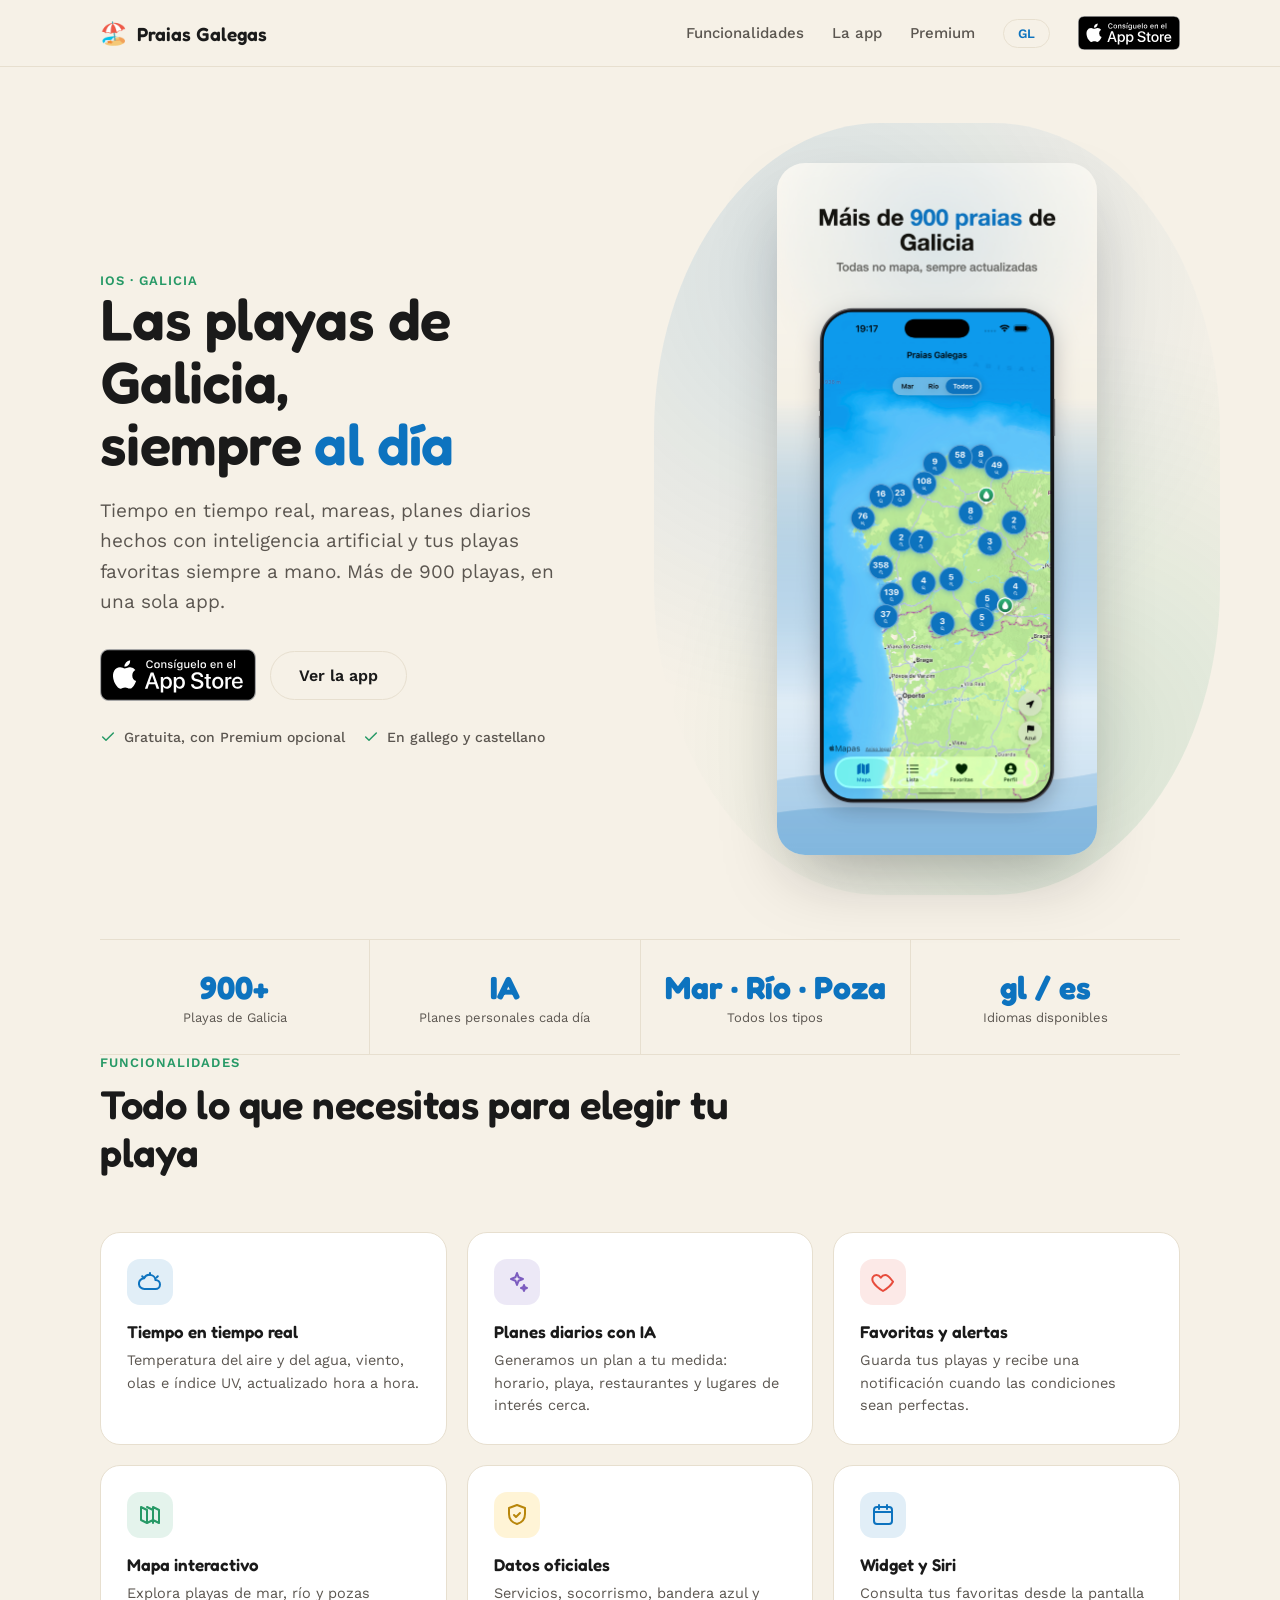
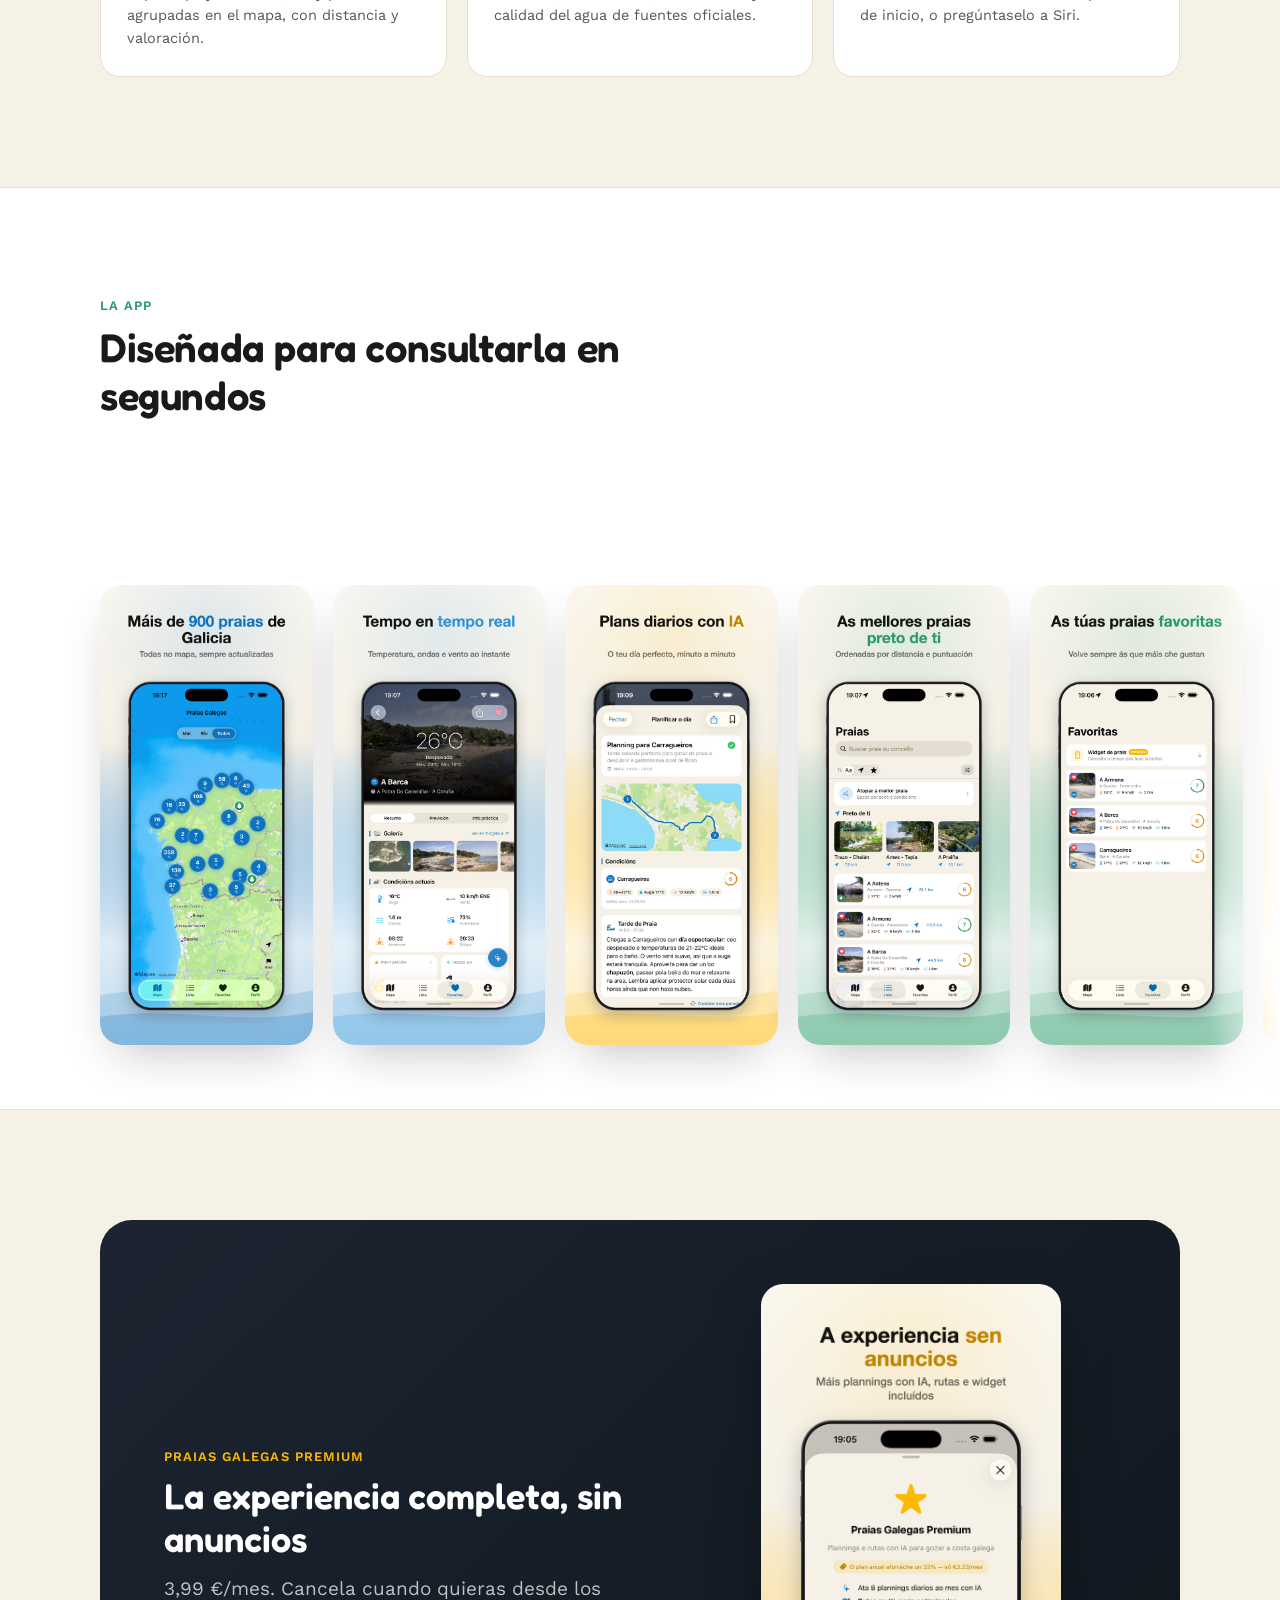
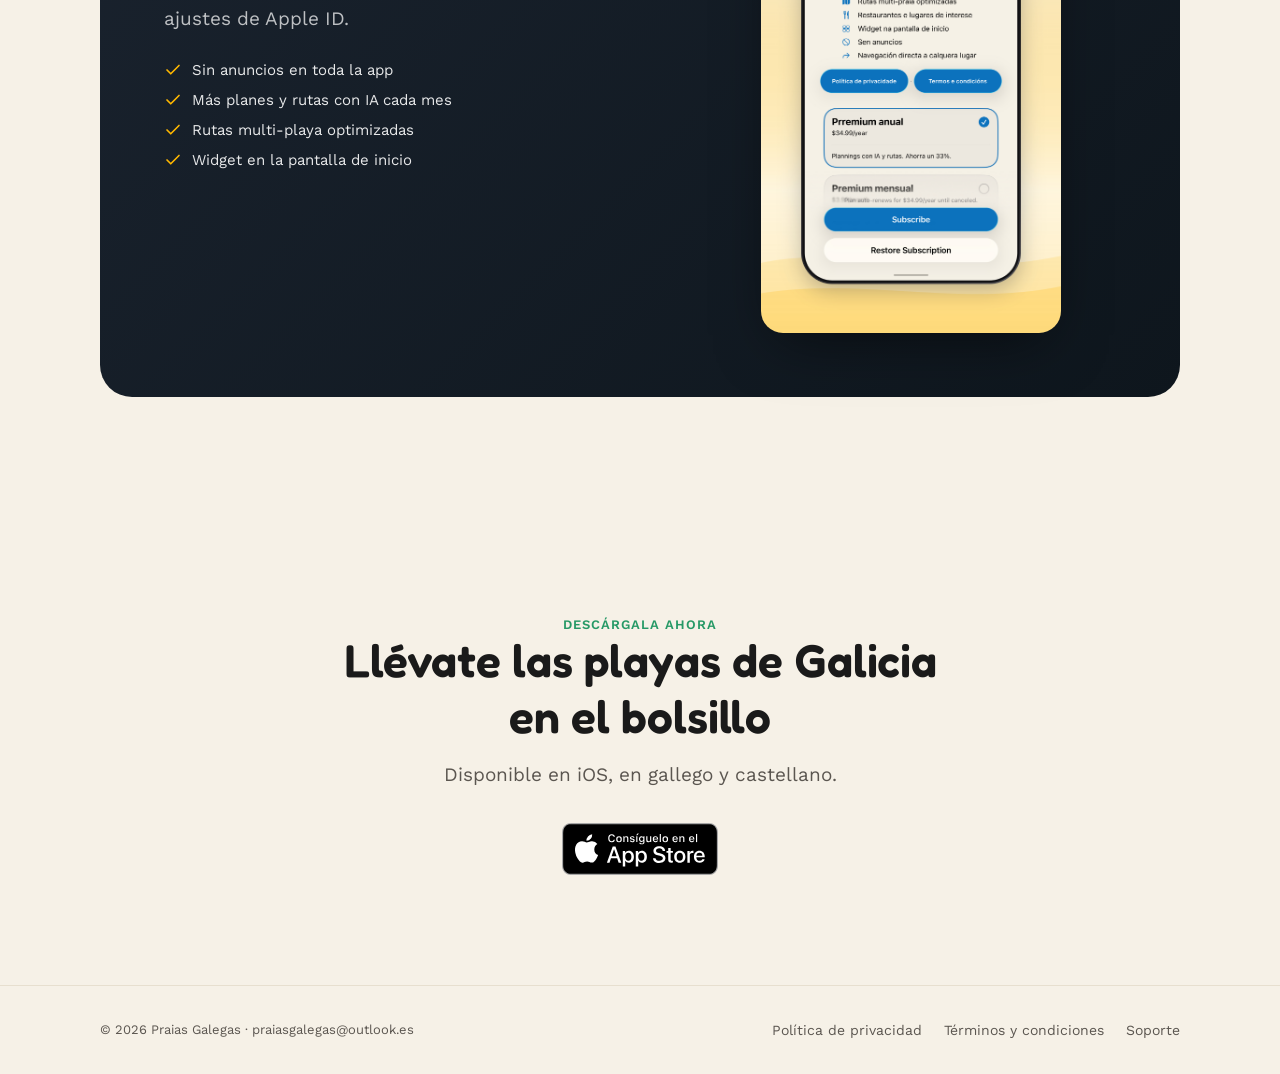
==== index-es.html @ 5bd64fc2 "Add files via upload" ====
<!doctype html>
<html lang="es">
<head>
<meta charset="utf-8">
<meta name="viewport" content="width=device-width, initial-scale=1.0">
<title>Praias Galegas — las mejores playas de Galicia en tu mano</title>
<meta name="description" content="Tiempo en tiempo real, mareas, planes diarios con IA y tus playas favoritas. Más de 900 playas de Galicia, en una sola app para iOS.">
<link rel="canonical" href="https://praiasgalegas.app/index-es.html">
<link rel="alternate" hreflang="gl" href="https://praiasgalegas.app/">
<link rel="alternate" hreflang="es" href="https://praiasgalegas.app/index-es.html">
<link rel="icon" type="image/png" href="img/favicon-32.png">
<link rel="apple-touch-icon" href="img/apple-touch-icon.png">
<meta property="og:type" content="website">
<meta property="og:title" content="Praias Galegas — las mejores playas de Galicia en tu mano">
<meta property="og:description" content="Tiempo en tiempo real, mareas, planes diarios con IA y tus playas favoritas. Más de 900 playas de Galicia, en una sola app para iOS.">
<meta property="og:image" content="https://praiasgalegas.app/img/01-mapa.jpg">
<meta property="og:url" content="https://praiasgalegas.app/index-es.html">
<meta name="twitter:card" content="summary_large_image">
<link rel="stylesheet" href="https://fonts.googleapis.com/css2?family=Fredoka:wght@500;600;700&family=Work+Sans:wght@400;500;600;700&display=swap">
<style>
  :root{
    --cream:#F6F1E7; --white:#FFFFFF; --ink:#1A1A1A; --ink-soft:#5B5650;
    --ocean:#0D73BF; --ocean-dark:#095A97; --sea:#269966; --gold:#FFB800; --line:#E7DFCF;
  }
  *{box-sizing:border-box}
  html{overflow-x:hidden;scroll-behavior:smooth}
  body{margin:0;background:var(--cream);color:var(--ink);font-family:'Work Sans',sans-serif;-webkit-font-smoothing:antialiased;overflow-x:hidden}
  .wrap[id]{scroll-margin-top:80px}
  h1,h2,h3{font-family:'Fredoka',sans-serif;font-weight:600;margin:0;color:var(--ink)}
  p{margin:0}
  a{text-decoration:none;color:inherit}
  img{max-width:100%}
  .wrap{max-width:1160px;margin:0 auto;padding-inline:clamp(20px,4vw,40px)}
  .btn{display:inline-flex;align-items:center;justify-content:center;gap:8px;font-family:'Work Sans',sans-serif;font-weight:600;font-size:16px;padding:14px 28px;border-radius:999px;border:none;cursor:pointer;transition:transform .15s ease,background .15s ease}
  .btn:hover{transform:translateY(-1px)}
  .btn-ghost{background:transparent;color:var(--ink);border:1.5px solid var(--line)}
  .btn-ghost:hover{border-color:var(--ocean);color:var(--ocean)}
  .badge{display:inline-flex;transition:transform .15s ease}
  .badge:hover{transform:translateY(-1px)}
  .badge img{display:block;height:100%;width:auto}
  .badge-sm{height:34px}
  .badge-lg{height:52px}
  section{padding-block:clamp(56px,9vw,110px)}
  .eyebrow{font-size:13px;font-weight:600;letter-spacing:.08em;text-transform:uppercase;color:var(--sea)}
  .lead{font-size:clamp(17px,1.6vw,19px);color:var(--ink-soft);line-height:1.6}
  header{position:sticky;top:0;z-index:20;background:rgba(246,241,231,.85);backdrop-filter:blur(10px);border-bottom:1px solid var(--line)}
  .header-row{display:flex;align-items:center;justify-content:space-between;padding-block:16px}
  .brand{display:flex;align-items:center;gap:10px;font-family:'Fredoka',sans-serif;font-weight:600;font-size:19px}
  .brand-mark{font-size:22px;line-height:1}
  nav{display:flex;align-items:center;gap:28px}
  nav a.navlink{font-size:15px;font-weight:500;color:var(--ink-soft)}
  nav a.navlink:hover{color:var(--ocean)}
  .nav-links{display:flex;gap:28px}
  @media (max-width:760px){ .nav-links{display:none} }
  .lang-switch{display:inline-flex;align-items:center;gap:6px;font-weight:600;font-size:13px;color:var(--ocean);border:1px solid var(--line);border-radius:999px;padding:6px 14px;white-space:nowrap}
  .lang-switch:hover{border-color:var(--ocean);background:rgba(13,115,191,.06)}
  .hero{padding-top:clamp(56px,9vw,96px)}
  .hero-grid{display:grid;grid-template-columns:1.05fr .95fr;gap:56px;align-items:center}
  @media (max-width:900px){ .hero-grid{grid-template-columns:1fr;gap:40px;text-align:center} .hero-actions{justify-content:center} .hero-badges{justify-content:center} }
  .hero h1{font-size:clamp(34px,4.6vw,58px);line-height:1.08;letter-spacing:-.01em}
  .hero .accent{color:var(--ocean)}
  .hero-lead{margin-top:20px;max-width:480px}
  @media (max-width:900px){ .hero-lead{max-width:560px;margin-inline:auto} }
  .hero-actions{display:flex;gap:14px;margin-top:32px;flex-wrap:wrap;align-items:center}
  .hero-badges{display:flex;gap:18px;margin-top:28px;flex-wrap:wrap;align-items:center}
  .hero-badge{display:flex;align-items:center;gap:8px;font-size:14px;color:var(--ink-soft);font-weight:500}
  .hero-badge svg{flex:none;color:var(--sea)}
  .hero-visual{position:relative;display:flex;justify-content:center}
  .hero-visual img{width:min(320px,80vw);border-radius:28px;box-shadow:0 30px 70px -20px rgba(20,20,20,.35)}
  .hero-blob{position:absolute;inset:-40px;background:radial-gradient(circle at 30% 20%, rgba(13,115,191,.14), transparent 60%),radial-gradient(circle at 75% 80%, rgba(38,153,102,.14), transparent 55%);z-index:-1;border-radius:40%}
  .stats{display:flex;gap:0;border-top:1px solid var(--line);border-bottom:1px solid var(--line);margin-top:clamp(48px,7vw,84px)}
  .stat{flex:1;padding:28px 12px;text-align:center;border-right:1px solid var(--line)}
  .stat:last-child{border-right:none}
  .stat b{display:block;font-family:'Fredoka',sans-serif;font-size:clamp(24px,3vw,32px);color:var(--ocean)}
  .stat span{font-size:13px;color:var(--ink-soft)}
  @media (max-width:640px){ .stats{flex-wrap:wrap} .stat{flex:1 1 50%;border-right:none;border-bottom:1px solid var(--line)} }
  .section-head{max-width:640px;margin-bottom:clamp(36px,5vw,56px)}
  .section-head h2{font-size:clamp(28px,3.4vw,40px);margin-top:10px;letter-spacing:-.01em}
  .features{display:grid;grid-template-columns:repeat(3,1fr);gap:20px}
  @media (max-width:900px){ .features{grid-template-columns:repeat(2,1fr)} }
  @media (max-width:600px){ .features{grid-template-columns:1fr} }
  .card{background:var(--white);border:1px solid var(--line);border-radius:20px;padding:26px;transition:transform .18s ease,box-shadow .18s ease}
  .card:hover{transform:translateY(-4px);box-shadow:0 18px 36px -20px rgba(20,20,20,.25)}
  .card-icon{width:46px;height:46px;border-radius:13px;display:flex;align-items:center;justify-content:center;margin-bottom:16px}
  .card h3{font-size:17px;margin-bottom:8px}
  .card p{font-size:14.5px;color:var(--ink-soft);line-height:1.55}
  .section-alt{background:var(--white);border-block:1px solid var(--line)}
  .gallery-outer{position:relative}
  .gallery-outer::after{content:'';position:absolute;top:0;right:0;bottom:0;width:70px;background:linear-gradient(to right, transparent, var(--white));pointer-events:none}
  @media (max-width:640px){ .gallery-outer::after{width:36px} }
  .gallery-wrap{overflow-x:auto;max-width:100%;padding-inline:clamp(20px,4vw,40px);scrollbar-width:none}
  .gallery-wrap::-webkit-scrollbar{display:none}
  .gallery{display:flex;gap:20px;width:max-content;padding-bottom:clamp(40px,6vw,64px)}
  .gallery img{height:460px;width:auto;border-radius:22px;box-shadow:0 20px 50px -18px rgba(20,20,20,.3)}
  @media (max-width:640px){ .gallery img{height:360px} }
  .premium{background:linear-gradient(135deg,#1B2430,#0E161D);border-radius:32px;padding:clamp(36px,6vw,64px);display:grid;grid-template-columns:1.1fr .9fr;gap:40px;align-items:center;color:#fff}
  @media (max-width:900px){ .premium{grid-template-columns:1fr;text-align:center} .premium-list{align-items:center} }
  .premium .eyebrow{color:var(--gold)}
  .premium h2{color:#fff;font-size:clamp(26px,3.2vw,36px);margin-top:10px}
  .premium p.lead{color:rgba(255,255,255,.72);margin-top:14px}
  .premium-list{list-style:none;margin:26px 0 0;padding:0;display:flex;flex-direction:column;gap:12px}
  .premium-list li{display:flex;align-items:center;gap:10px;font-size:15px;color:rgba(255,255,255,.9)}
  .premium-list svg{flex:none;color:var(--gold)}
  .premium img{width:100%;max-width:300px;border-radius:22px;justify-self:center;box-shadow:0 20px 60px -18px rgba(0,0,0,.6)}
  .final-cta{text-align:center}
  .final-cta h2{font-size:clamp(30px,4vw,46px);max-width:640px;margin-inline:auto}
  .final-cta .lead{max-width:480px;margin:16px auto 0}
  .final-cta .hero-actions{justify-content:center}
  footer{border-top:1px solid var(--line);padding-block:36px}
  .footer-row{display:flex;justify-content:space-between;align-items:center;flex-wrap:wrap;gap:16px}
  .footer-links{display:flex;gap:22px;flex-wrap:wrap}
  .footer-links a{font-size:14px;color:var(--ink-soft)}
  .footer-links a:hover{color:var(--ocean)}
  .footer-copy{font-size:13px;color:var(--ink-soft)}
</style>
</head>
<body>

<header>
  <div class="wrap header-row">
    <div class="brand"><span class="brand-mark">🏖️</span> Praias Galegas</div>
    <nav>
      <div class="nav-links">
        <a class="navlink" href="#funcionalidades">Funcionalidades</a>
        <a class="navlink" href="#capturas">La app</a>
        <a class="navlink" href="#premium">Premium</a>
      </div>
      <a class="lang-switch" href="index.html">GL</a>
      <a href="https://apps.apple.com/es/app/praias-galegas/id6785082941" class="badge badge-sm" aria-label="Descarga Praias Galegas en la App Store"><img src="img/appstore-badge.svg" alt="Descárgala en la App Store"></a>
    </nav>
  </div>
</header>

<div class="wrap hero">
  <div class="hero-grid">
    <div>
      <p class="eyebrow">iOS · Galicia</p>
      <h1>Las playas de Galicia,<br>siempre <span class="accent">al día</span></h1>
      <p class="lead hero-lead">Tiempo en tiempo real, mareas, planes diarios hechos con inteligencia artificial y tus playas favoritas siempre a mano. Más de 900 playas, en una sola app.</p>
      <div class="hero-actions">
        <a href="https://apps.apple.com/es/app/praias-galegas/id6785082941" class="badge badge-lg" aria-label="Descarga Praias Galegas en la App Store"><img src="img/appstore-badge.svg" alt="Descárgala en la App Store"></a>
        <a href="#capturas" class="btn btn-ghost">Ver la app</a>
      </div>
      <div class="hero-badges">
        <div class="hero-badge"><svg width="16" height="16" viewBox="0 0 24 24" fill="none" stroke="currentColor" stroke-width="2.2" stroke-linecap="round" stroke-linejoin="round"><path d="M20 6 9 17l-5-5"/></svg> Gratuita, con Premium opcional</div>
        <div class="hero-badge"><svg width="16" height="16" viewBox="0 0 24 24" fill="none" stroke="currentColor" stroke-width="2.2" stroke-linecap="round" stroke-linejoin="round"><path d="M20 6 9 17l-5-5"/></svg> En gallego y castellano</div>
      </div>
    </div>
    <div class="hero-visual">
      <div class="hero-blob"></div>
      <img src="img/01-mapa.jpg" alt="Mapa con más de 900 playas de Galicia en la app Praias Galegas">
    </div>
  </div>

  <div class="stats">
    <div class="stat"><b>900+</b><span>Playas de Galicia</span></div>
    <div class="stat"><b>IA</b><span>Planes personales cada día</span></div>
    <div class="stat"><b>Mar · Río · Poza</b><span>Todos los tipos</span></div>
    <div class="stat"><b>gl / es</b><span>Idiomas disponibles</span></div>
  </div>
</div>

<div class="wrap" id="funcionalidades">
  <section style="padding-top:0;">
    <div class="section-head">
      <p class="eyebrow">Funcionalidades</p>
      <h2>Todo lo que necesitas para elegir tu playa</h2>
    </div>
    <div class="features">
      <div class="card">
        <div class="card-icon" style="background:rgba(13,115,191,.12);">
          <svg width="24" height="24" viewBox="0 0 24 24" fill="none" stroke="#0D73BF" stroke-width="2" stroke-linecap="round" stroke-linejoin="round"><path d="M17.5 19a4.5 4.5 0 0 0 0-9 6 6 0 0 0-11.4-1.7A4.5 4.5 0 0 0 6.5 19h11Z"/><path d="M12 3v2M4.2 6.2l1.4 1.4M19.8 6.2l-1.4 1.4"/></svg>
        </div>
        <h3>Tiempo en tiempo real</h3>
        <p>Temperatura del aire y del agua, viento, olas e índice UV, actualizado hora a hora.</p>
      </div>
      <div class="card">
        <div class="card-icon" style="background:rgba(124,92,191,.14);">
          <svg width="24" height="24" viewBox="0 0 24 24" fill="none" stroke="#7C5CBF" stroke-width="2" stroke-linecap="round" stroke-linejoin="round"><path d="m12 3 1.6 4.3L18 9l-4.4 1.7L12 15l-1.6-4.3L6 9l4.4-1.7L12 3Z"/><path d="M19 15l.8 2.2L22 18l-2.2.8L19 21l-.8-2.2L16 18l2.2-.8L19 15Z"/></svg>
        </div>
        <h3>Planes diarios con IA</h3>
        <p>Generamos un plan a tu medida: horario, playa, restaurantes y lugares de interés cerca.</p>
      </div>
      <div class="card">
        <div class="card-icon" style="background:rgba(231,76,60,.12);">
          <svg width="24" height="24" viewBox="0 0 24 24" fill="none" stroke="#E74C3C" stroke-width="2" stroke-linecap="round" stroke-linejoin="round"><path d="M12 21s-7.5-4.6-10-9.3C.4 8.4 2 5 5.4 5c2 0 3.4 1.2 4.4 2.6C10.8 6.2 12.2 5 14.2 5 17.6 5 19.2 8.4 22 11.7 19.5 16.4 12 21 12 21Z"/></svg>
        </div>
        <h3>Favoritas y alertas</h3>
        <p>Guarda tus playas y recibe una notificación cuando las condiciones sean perfectas.</p>
      </div>
      <div class="card">
        <div class="card-icon" style="background:rgba(38,153,102,.12);">
          <svg width="24" height="24" viewBox="0 0 24 24" fill="none" stroke="#269966" stroke-width="2" stroke-linecap="round" stroke-linejoin="round"><path d="M9 20 3 17V4l6 3m0 13 6-3m-6 3V7m6 10 6 3V7l-6-3m0 16V4m0 3-6-3"/></svg>
        </div>
        <h3>Mapa interactivo</h3>
        <p>Explora playas de mar, río y pozas agrupadas en el mapa, con distancia y valoración.</p>
      </div>
      <div class="card">
        <div class="card-icon" style="background:rgba(255,184,0,.16);">
          <svg width="24" height="24" viewBox="0 0 24 24" fill="none" stroke="#B8860B" stroke-width="2" stroke-linecap="round" stroke-linejoin="round"><path d="M12 2 4 5v6c0 5 3.4 8.6 8 10 4.6-1.4 8-5 8-10V5l-8-3Z"/><path d="m9 12 2 2 4-4"/></svg>
        </div>
        <h3>Datos oficiales</h3>
        <p>Servicios, socorrismo, bandera azul y calidad del agua de fuentes oficiales.</p>
      </div>
      <div class="card">
        <div class="card-icon" style="background:rgba(13,115,191,.12);">
          <svg width="24" height="24" viewBox="0 0 24 24" fill="none" stroke="#0D73BF" stroke-width="2" stroke-linecap="round" stroke-linejoin="round"><rect x="3" y="4" width="18" height="17" rx="3"/><path d="M8 2v4M16 2v4M3 9h18"/></svg>
        </div>
        <h3>Widget y Siri</h3>
        <p>Consulta tus favoritas desde la pantalla de inicio, o pregúntaselo a Siri.</p>
      </div>
    </div>
  </section>
</div>

<div class="section-alt">
  <div class="wrap" id="capturas">
    <section>
      <div class="section-head">
        <p class="eyebrow">La app</p>
        <h2>Diseñada para consultarla en segundos</h2>
      </div>
    </section>
  </div>
  <div class="gallery-outer">
    <div class="gallery-wrap">
      <div class="gallery wrap">
        <img src="img/01-mapa.jpg" alt="Mapa con más de 900 playas de Galicia">
        <img src="img/02-tempo.jpg" alt="Tiempo en tiempo real en la ficha de cada playa">
        <img src="img/03-planning.jpg" alt="Planes diarios generados con inteligencia artificial">
        <img src="img/04-lista.jpg" alt="Lista de playas cerca de ti">
        <img src="img/05-favoritas.jpg" alt="Tus playas favoritas">
        <img src="img/06-premium.jpg" alt="Praias Galegas Premium, sin anuncios">
      </div>
    </div>
  </div>
</div>

<div class="wrap" id="premium">
  <section>
    <div class="premium">
      <div>
        <p class="eyebrow">Praias Galegas Premium</p>
        <h2>La experiencia completa, sin anuncios</h2>
        <p class="lead">3,99&nbsp;€/mes. Cancela cuando quieras desde los ajustes de Apple ID.</p>
        <ul class="premium-list">
          <li><svg width="18" height="18" viewBox="0 0 24 24" fill="none" stroke="currentColor" stroke-width="2.2" stroke-linecap="round" stroke-linejoin="round"><path d="M20 6 9 17l-5-5"/></svg> Sin anuncios en toda la app</li>
          <li><svg width="18" height="18" viewBox="0 0 24 24" fill="none" stroke="currentColor" stroke-width="2.2" stroke-linecap="round" stroke-linejoin="round"><path d="M20 6 9 17l-5-5"/></svg> Más planes y rutas con IA cada mes</li>
          <li><svg width="18" height="18" viewBox="0 0 24 24" fill="none" stroke="currentColor" stroke-width="2.2" stroke-linecap="round" stroke-linejoin="round"><path d="M20 6 9 17l-5-5"/></svg> Rutas multi-playa optimizadas</li>
          <li><svg width="18" height="18" viewBox="0 0 24 24" fill="none" stroke="currentColor" stroke-width="2.2" stroke-linecap="round" stroke-linejoin="round"><path d="M20 6 9 17l-5-5"/></svg> Widget en la pantalla de inicio</li>
        </ul>
      </div>
      <img src="img/06-premium.jpg" alt="Praias Galegas Premium">
    </div>
  </section>
</div>

<div class="wrap">
  <section class="final-cta">
    <p class="eyebrow">Descárgala ahora</p>
    <h2>Llévate las playas de Galicia en el bolsillo</h2>
    <p class="lead">Disponible en iOS, en gallego y castellano.</p>
    <div class="hero-actions">
      <a href="https://apps.apple.com/es/app/praias-galegas/id6785082941" class="badge badge-lg" aria-label="Descarga Praias Galegas en la App Store"><img src="img/appstore-badge.svg" alt="Descárgala en la App Store"></a>
    </div>
  </section>
</div>

<footer>
  <div class="wrap footer-row">
    <div class="footer-copy">© 2026 Praias Galegas · praiasgalegas@outlook.es</div>
    <div class="footer-links">
      <a href="privacidad.html">Política de privacidad</a>
      <a href="terminos.html">Términos y condiciones</a>
      <a href="soporte.html">Soporte</a>
    </div>
  </div>
</footer>

</body>
</html>
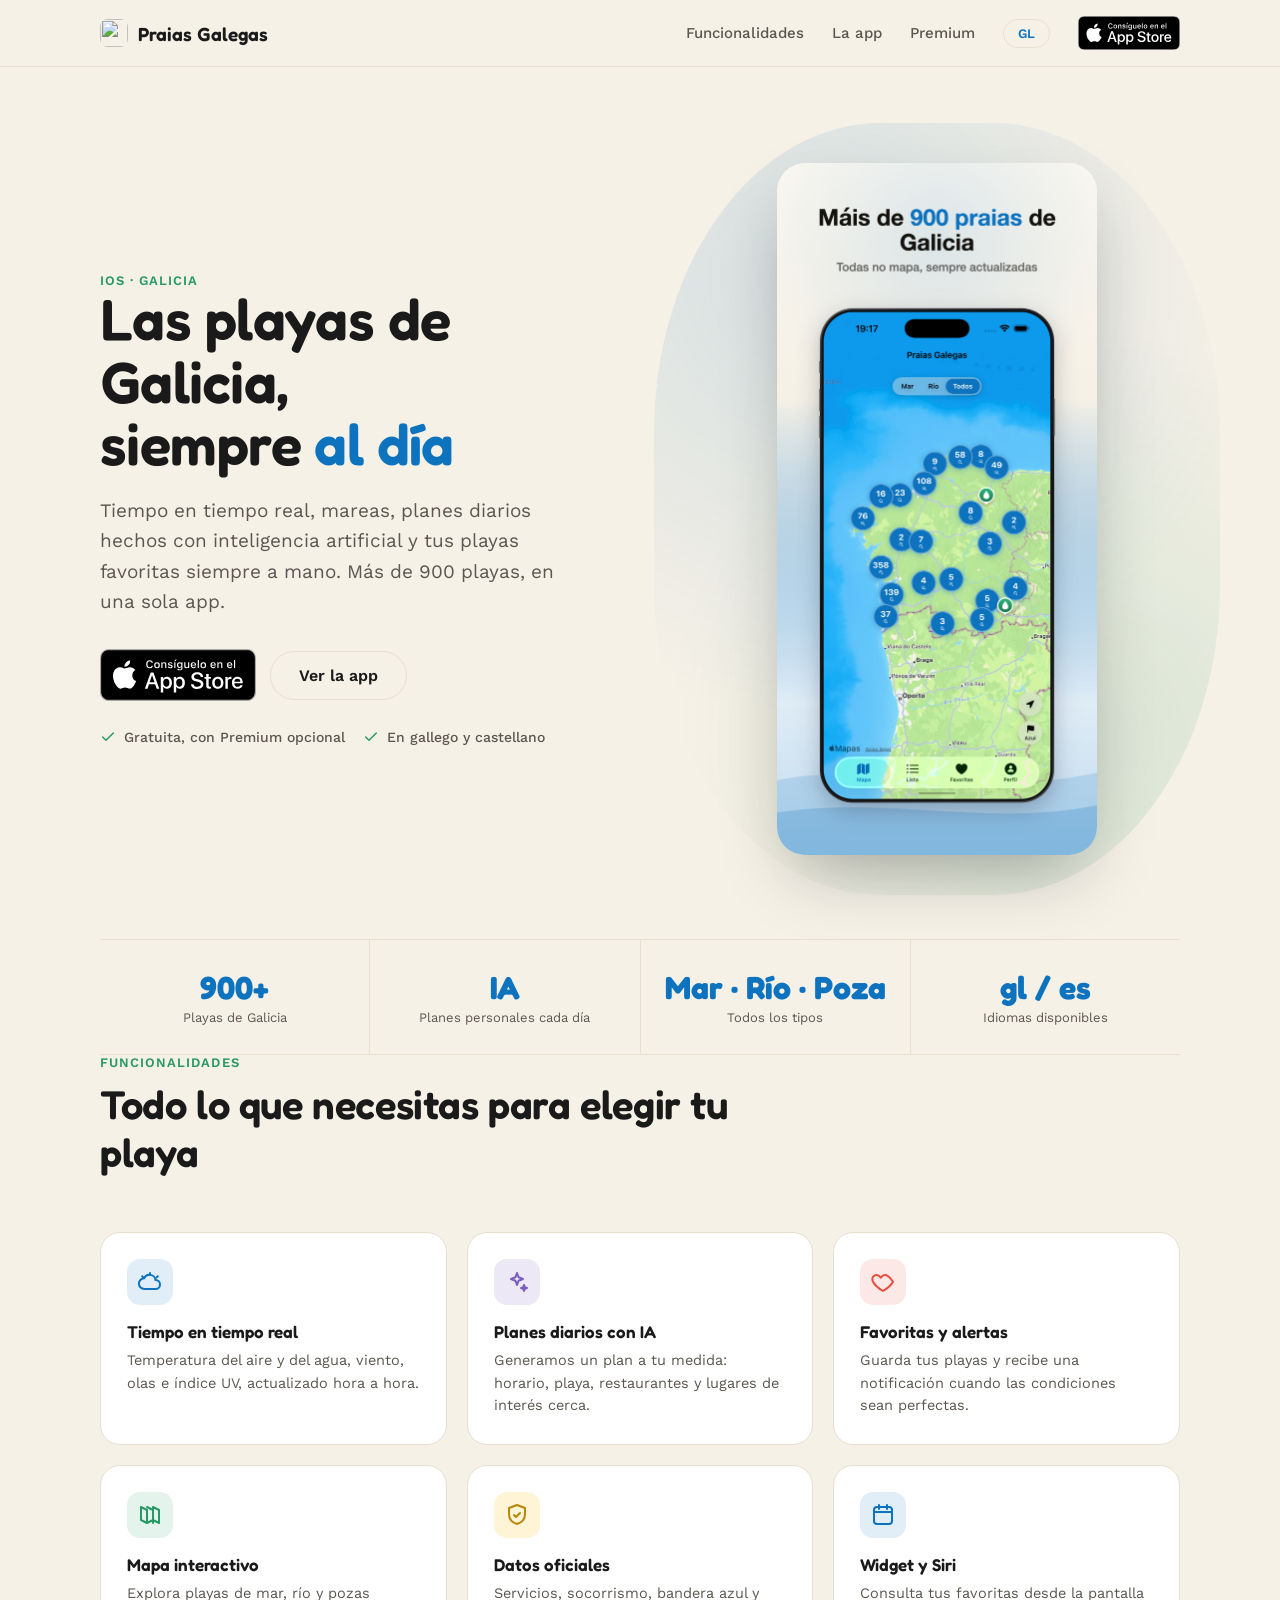
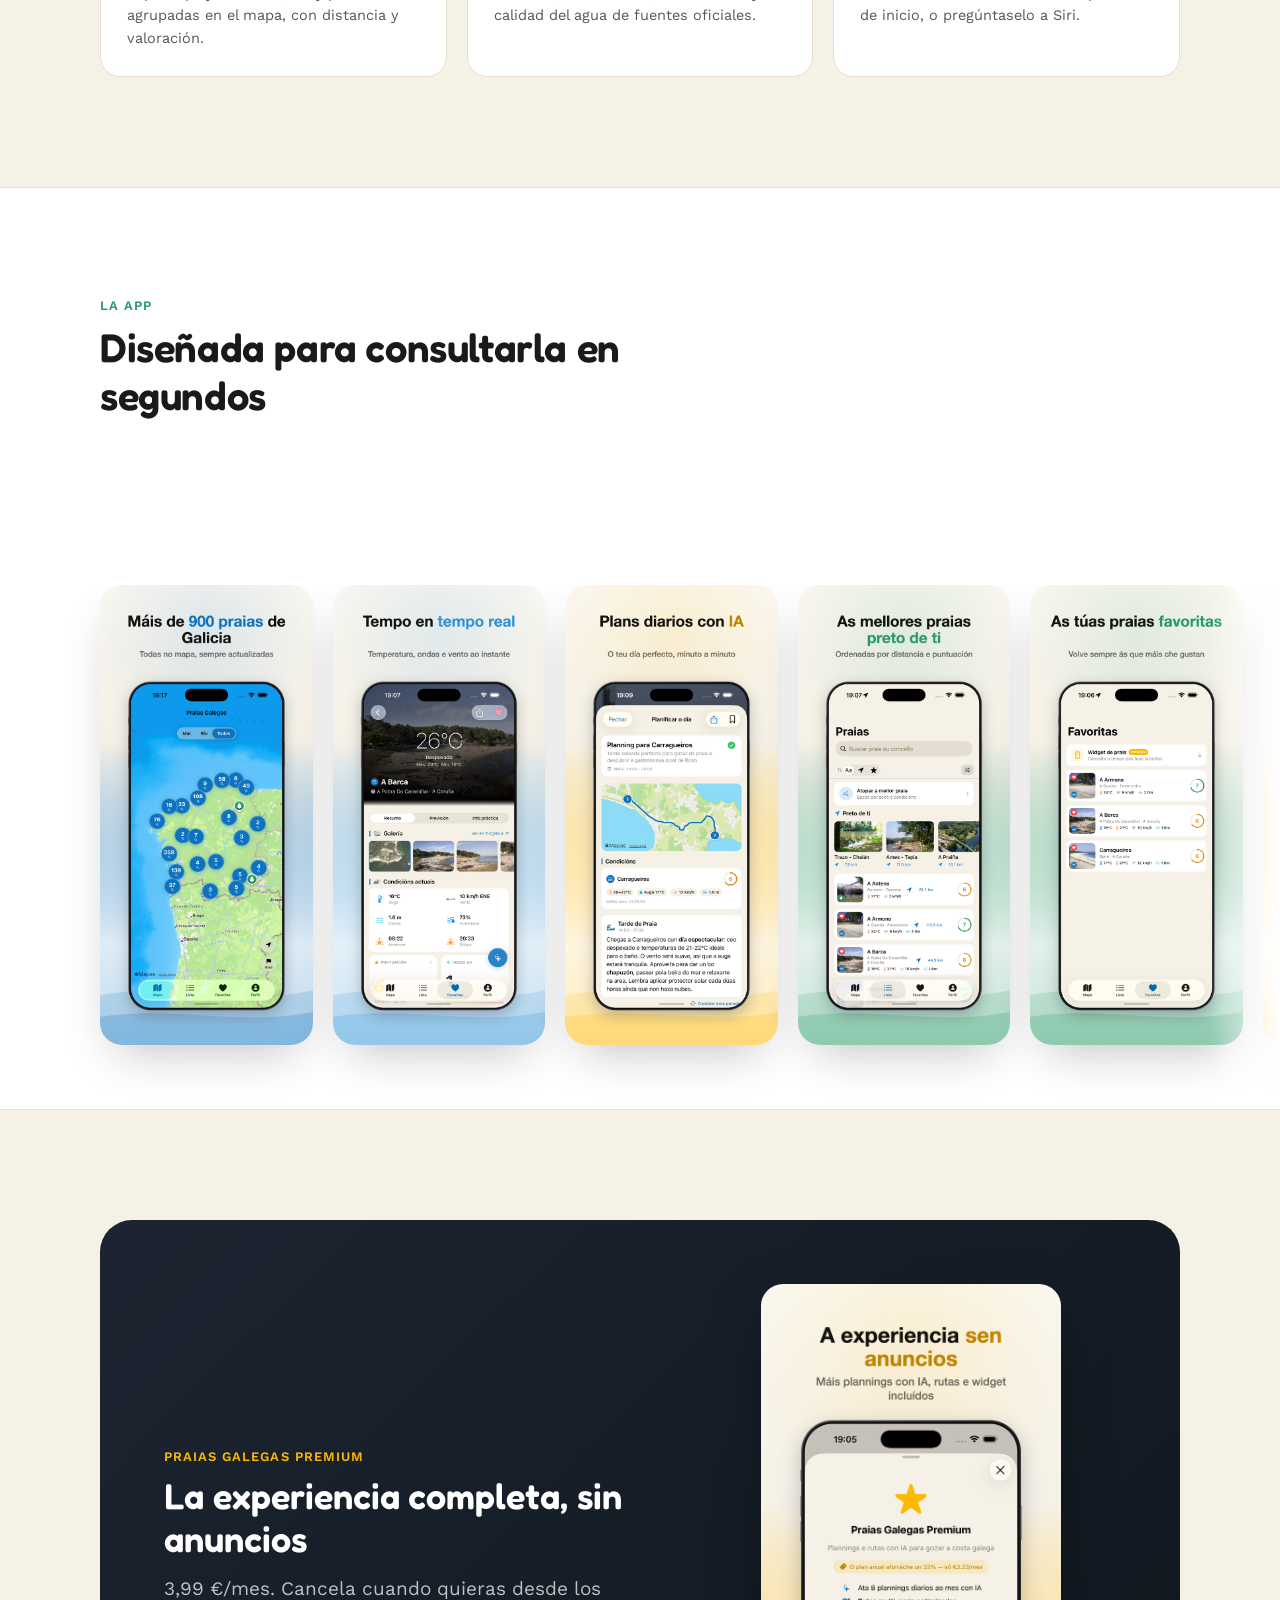
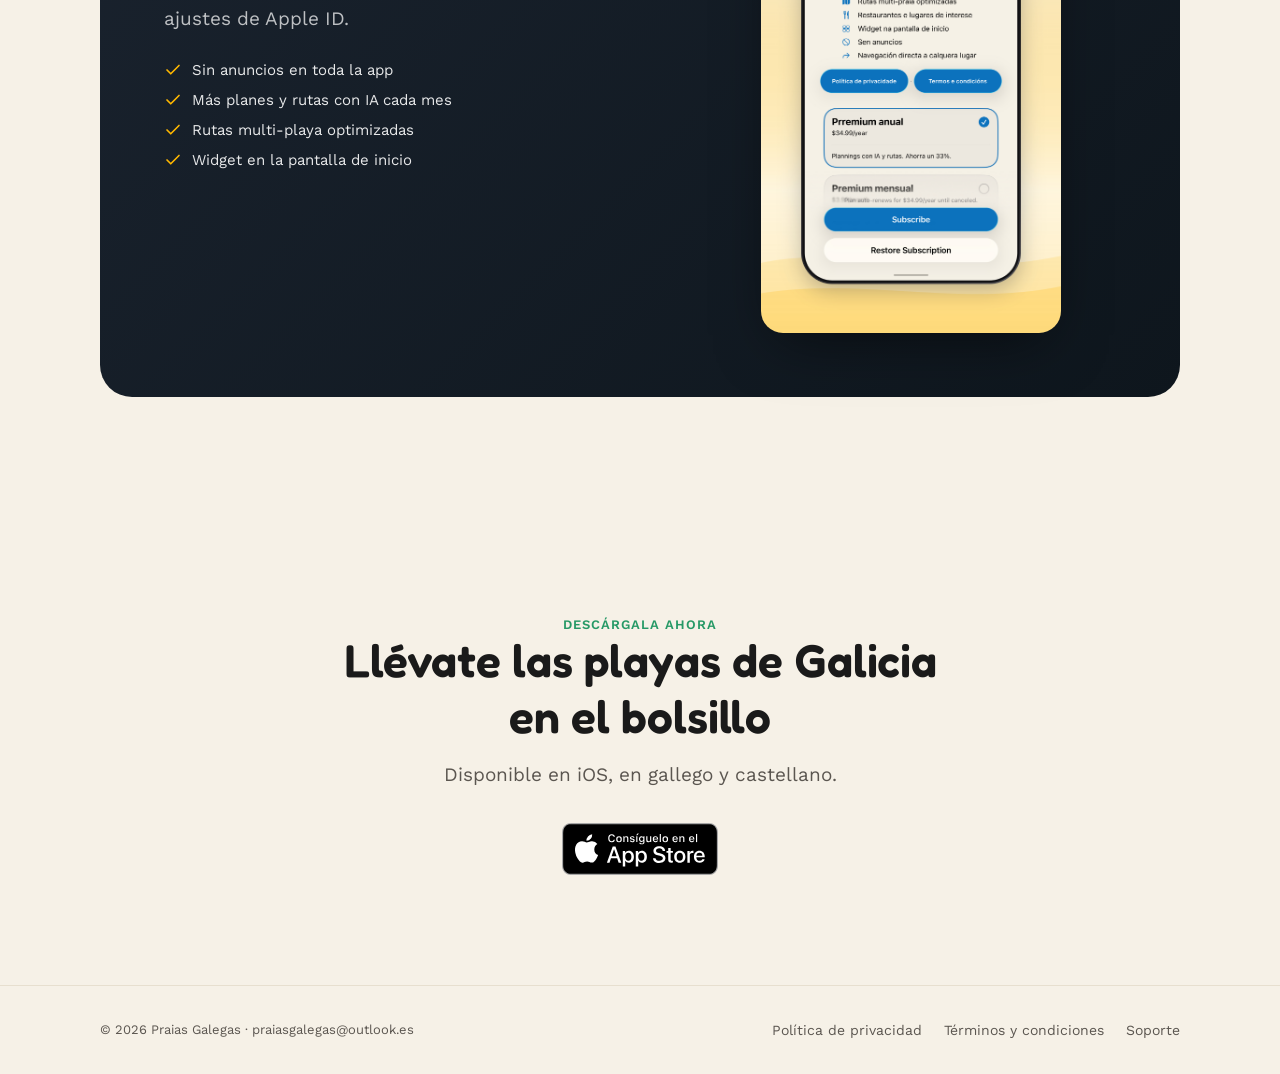
==== commit cee76821: "Add files via upload" ====
--- a/index-es.html
+++ b/index-es.html
@@ -46,7 +46,7 @@
   header{position:sticky;top:0;z-index:20;background:rgba(246,241,231,.85);backdrop-filter:blur(10px);border-bottom:1px solid var(--line)}
   .header-row{display:flex;align-items:center;justify-content:space-between;padding-block:16px}
   .brand{display:flex;align-items:center;gap:10px;font-family:'Fredoka',sans-serif;font-weight:600;font-size:19px}
-  .brand-mark{font-size:22px;line-height:1}
+  .brand-logo{width:28px;height:28px;border-radius:8px;display:block}
   nav{display:flex;align-items:center;gap:28px}
   nav a.navlink{font-size:15px;font-weight:500;color:var(--ink-soft)}
   nav a.navlink:hover{color:var(--ocean)}
@@ -118,7 +118,7 @@
 
 <header>
   <div class="wrap header-row">
-    <div class="brand"><span class="brand-mark">🏖️</span> Praias Galegas</div>
+    <div class="brand"><img class="brand-logo" src="img/logo.png" alt=""> Praias Galegas</div>
     <nav>
       <div class="nav-links">
         <a class="navlink" href="#funcionalidades">Funcionalidades</a>
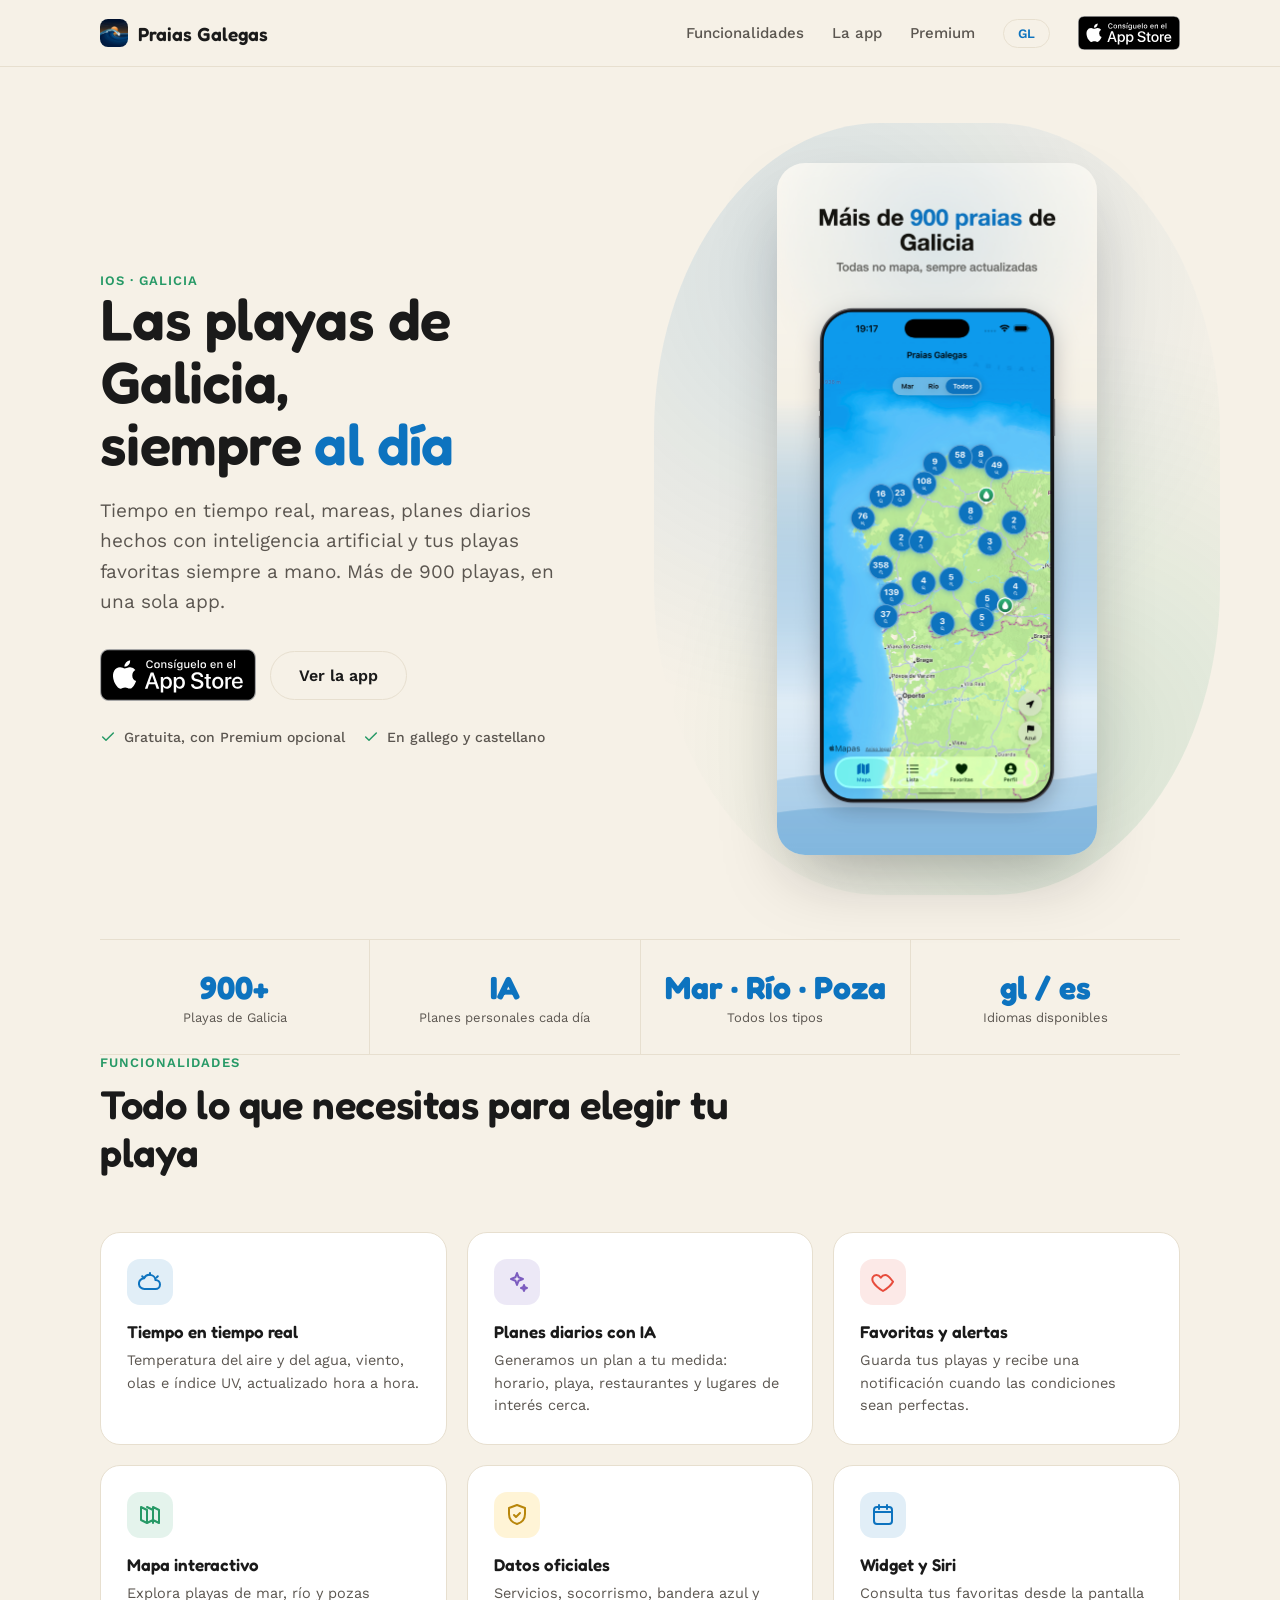
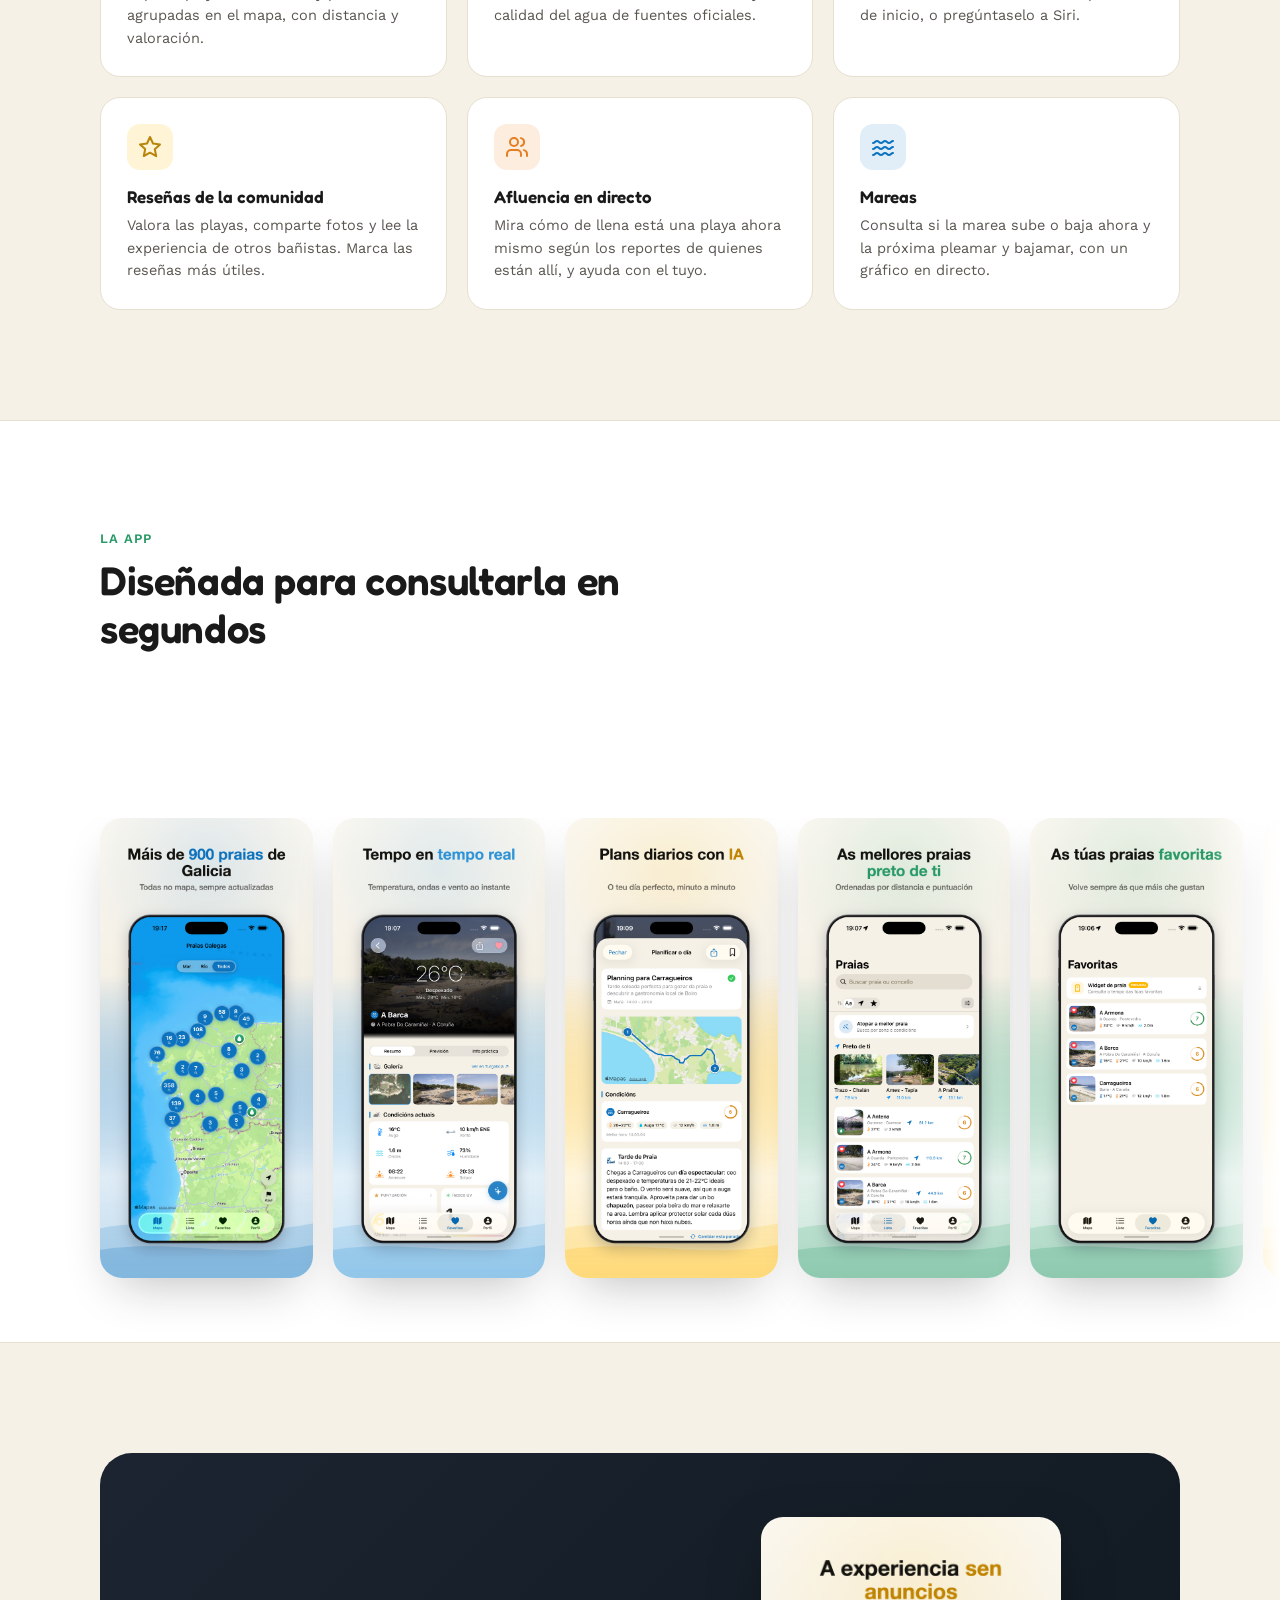
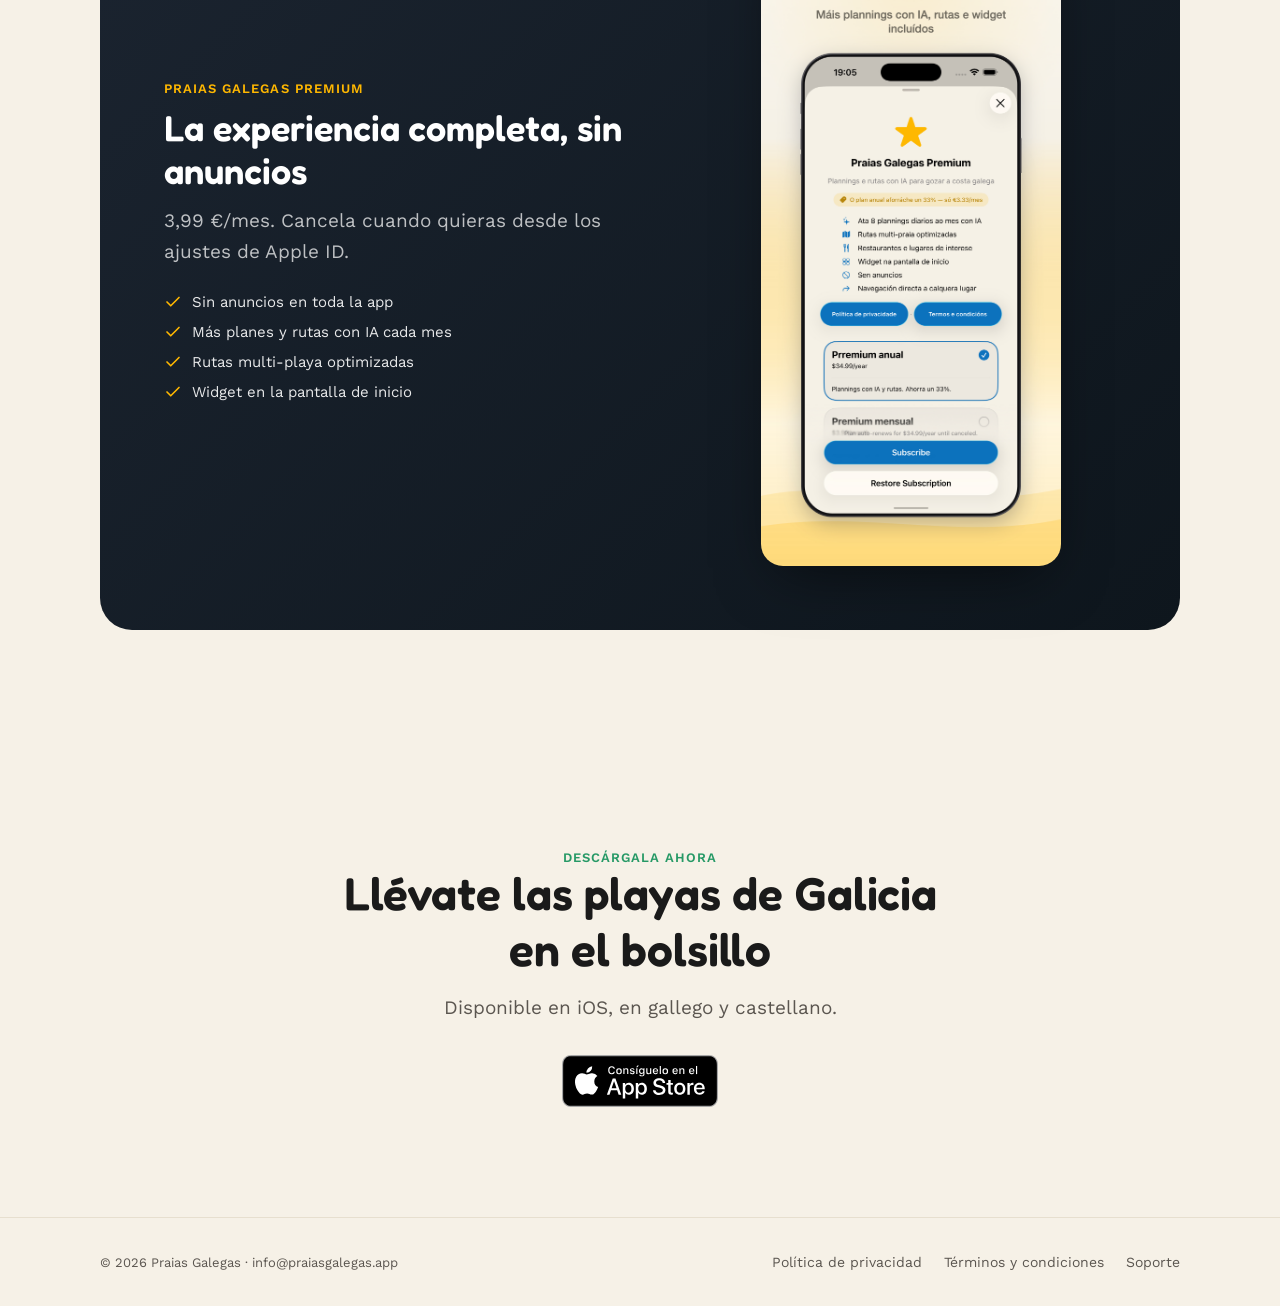
==== commit eebc6ae3: "Add files via upload" ====
--- a/index-es.html
+++ b/index-es.html
@@ -209,6 +209,27 @@
         <h3>Widget y Siri</h3>
         <p>Consulta tus favoritas desde la pantalla de inicio, o pregúntaselo a Siri.</p>
       </div>
+      <div class="card">
+        <div class="card-icon" style="background:rgba(255,184,0,.16);">
+          <svg width="24" height="24" viewBox="0 0 24 24" fill="none" stroke="#B8860B" stroke-width="2" stroke-linecap="round" stroke-linejoin="round"><path d="m12 2 3 6.5 7 .9-5.2 4.8 1.4 7-6.2-3.5L5.8 21l1.4-7L2 9.4l7-.9L12 2Z"/></svg>
+        </div>
+        <h3>Reseñas de la comunidad</h3>
+        <p>Valora las playas, comparte fotos y lee la experiencia de otros bañistas. Marca las reseñas más útiles.</p>
+      </div>
+      <div class="card">
+        <div class="card-icon" style="background:rgba(230,126,34,.14);">
+          <svg width="24" height="24" viewBox="0 0 24 24" fill="none" stroke="#E67E22" stroke-width="2" stroke-linecap="round" stroke-linejoin="round"><path d="M16 21v-2a4 4 0 0 0-4-4H6a4 4 0 0 0-4 4v2"/><circle cx="9" cy="7" r="4"/><path d="M22 21v-2a4 4 0 0 0-3-3.9M16 3.1a4 4 0 0 1 0 7.8"/></svg>
+        </div>
+        <h3>Afluencia en directo</h3>
+        <p>Mira cómo de llena está una playa ahora mismo según los reportes de quienes están allí, y ayuda con el tuyo.</p>
+      </div>
+      <div class="card">
+        <div class="card-icon" style="background:rgba(13,115,191,.12);">
+          <svg width="24" height="24" viewBox="0 0 24 24" fill="none" stroke="#0D73BF" stroke-width="2" stroke-linecap="round" stroke-linejoin="round"><path d="M2 8c2 0 2-2 4-2s2 2 4 2 2-2 4-2 2 2 4 2 2-2 4-2M2 14c2 0 2-2 4-2s2 2 4 2 2-2 4-2 2 2 4 2 2-2 4-2M2 20c2 0 2-2 4-2s2 2 4 2 2-2 4-2 2 2 4 2 2-2 4-2"/></svg>
+        </div>
+        <h3>Mareas</h3>
+        <p>Consulta si la marea sube o baja ahora y la próxima pleamar y bajamar, con un gráfico en directo.</p>
+      </div>
     </div>
   </section>
 </div>
@@ -268,7 +289,7 @@
 
 <footer>
   <div class="wrap footer-row">
-    <div class="footer-copy">© 2026 Praias Galegas · praiasgalegas@outlook.es</div>
+    <div class="footer-copy">© 2026 Praias Galegas · info@praiasgalegas.app</div>
     <div class="footer-links">
       <a href="privacidad.html">Política de privacidad</a>
       <a href="terminos.html">Términos y condiciones</a>
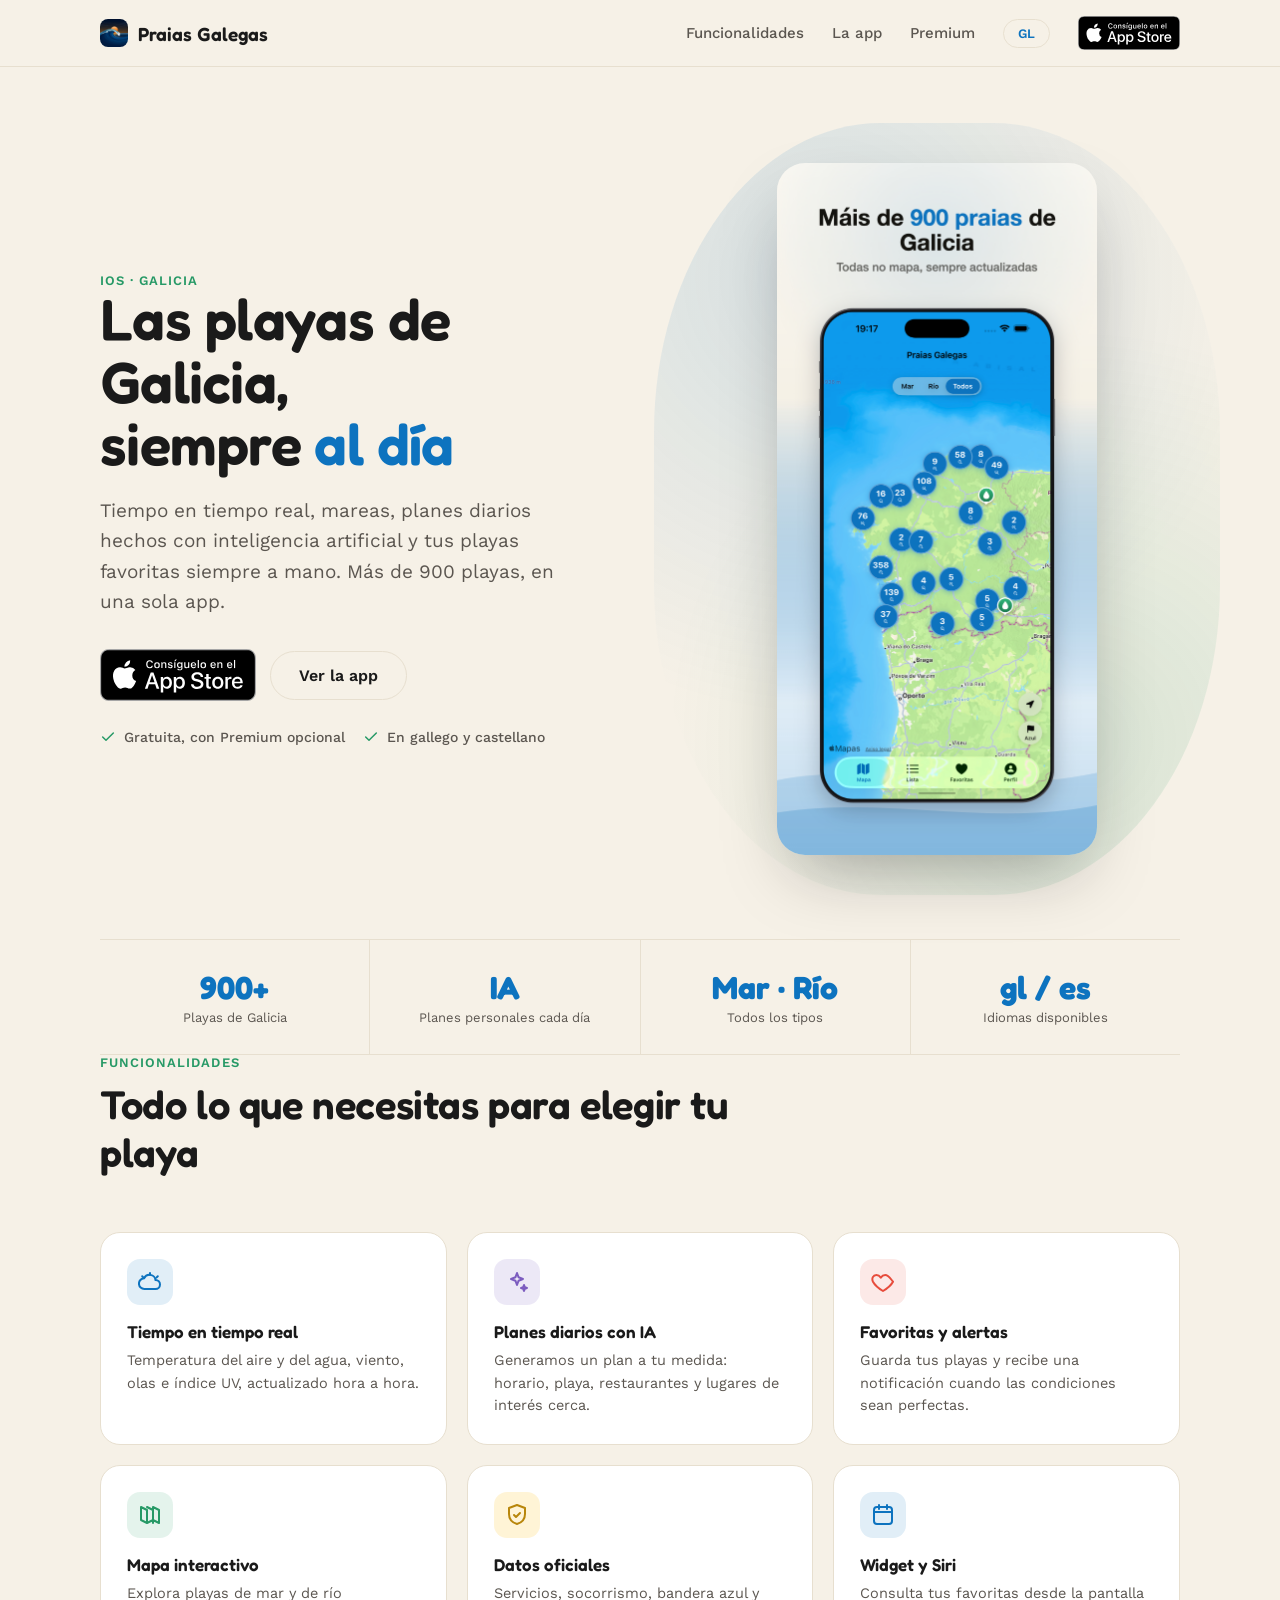
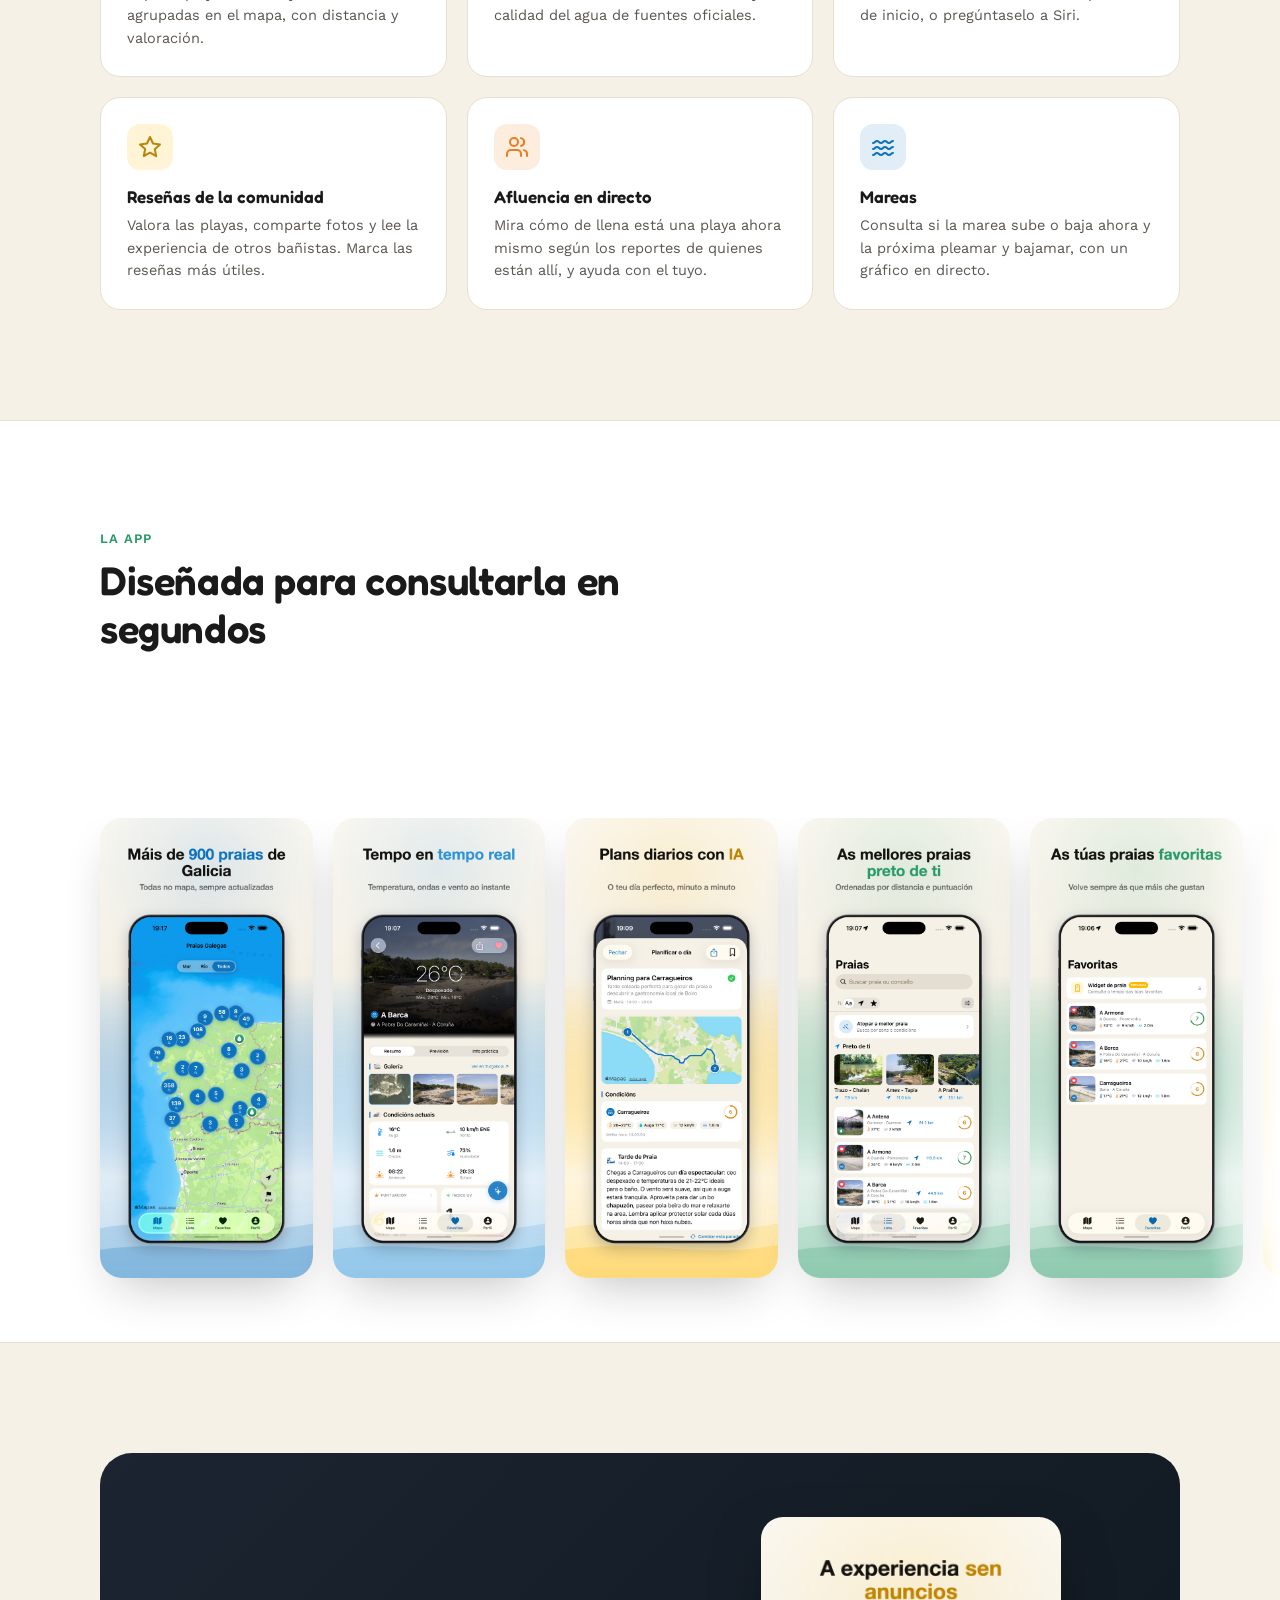
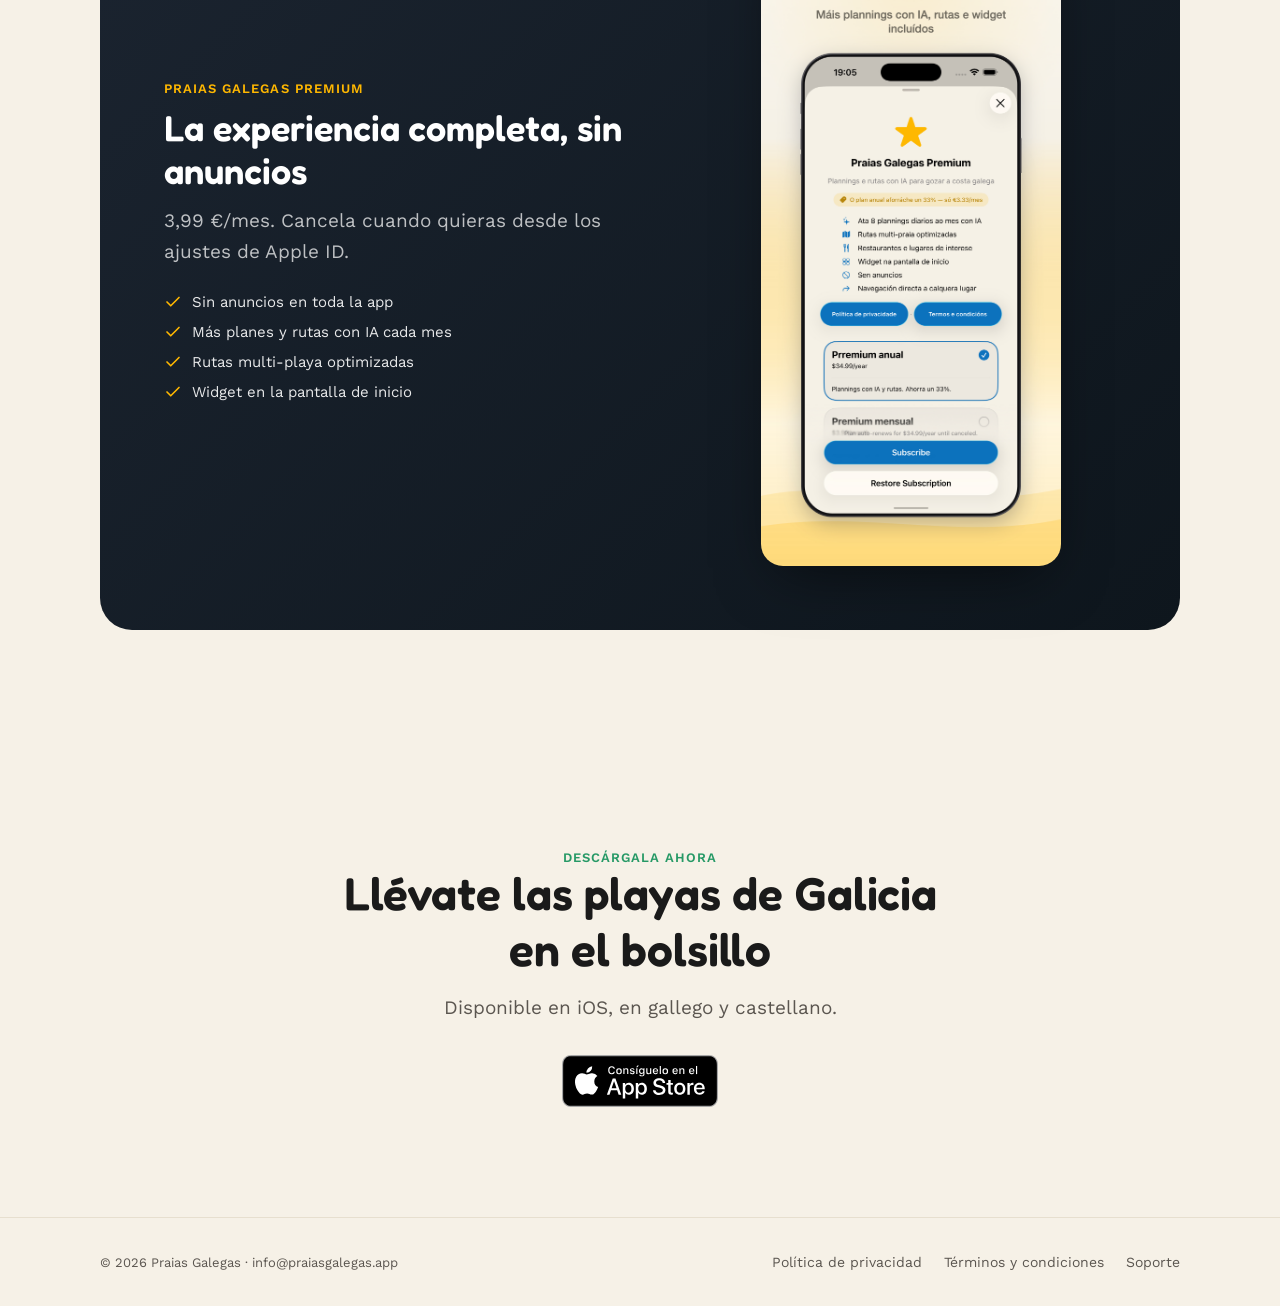
==== commit faa3d0d7: "Add files via upload" ====
--- a/index-es.html
+++ b/index-es.html
@@ -155,7 +155,7 @@
   <div class="stats">
     <div class="stat"><b>900+</b><span>Playas de Galicia</span></div>
     <div class="stat"><b>IA</b><span>Planes personales cada día</span></div>
-    <div class="stat"><b>Mar · Río · Poza</b><span>Todos los tipos</span></div>
+    <div class="stat"><b>Mar · Río</b><span>Todos los tipos</span></div>
     <div class="stat"><b>gl / es</b><span>Idiomas disponibles</span></div>
   </div>
 </div>
@@ -193,7 +193,7 @@
           <svg width="24" height="24" viewBox="0 0 24 24" fill="none" stroke="#269966" stroke-width="2" stroke-linecap="round" stroke-linejoin="round"><path d="M9 20 3 17V4l6 3m0 13 6-3m-6 3V7m6 10 6 3V7l-6-3m0 16V4m0 3-6-3"/></svg>
         </div>
         <h3>Mapa interactivo</h3>
-        <p>Explora playas de mar, río y pozas agrupadas en el mapa, con distancia y valoración.</p>
+        <p>Explora playas de mar y de río agrupadas en el mapa, con distancia y valoración.</p>
       </div>
       <div class="card">
         <div class="card-icon" style="background:rgba(255,184,0,.16);">
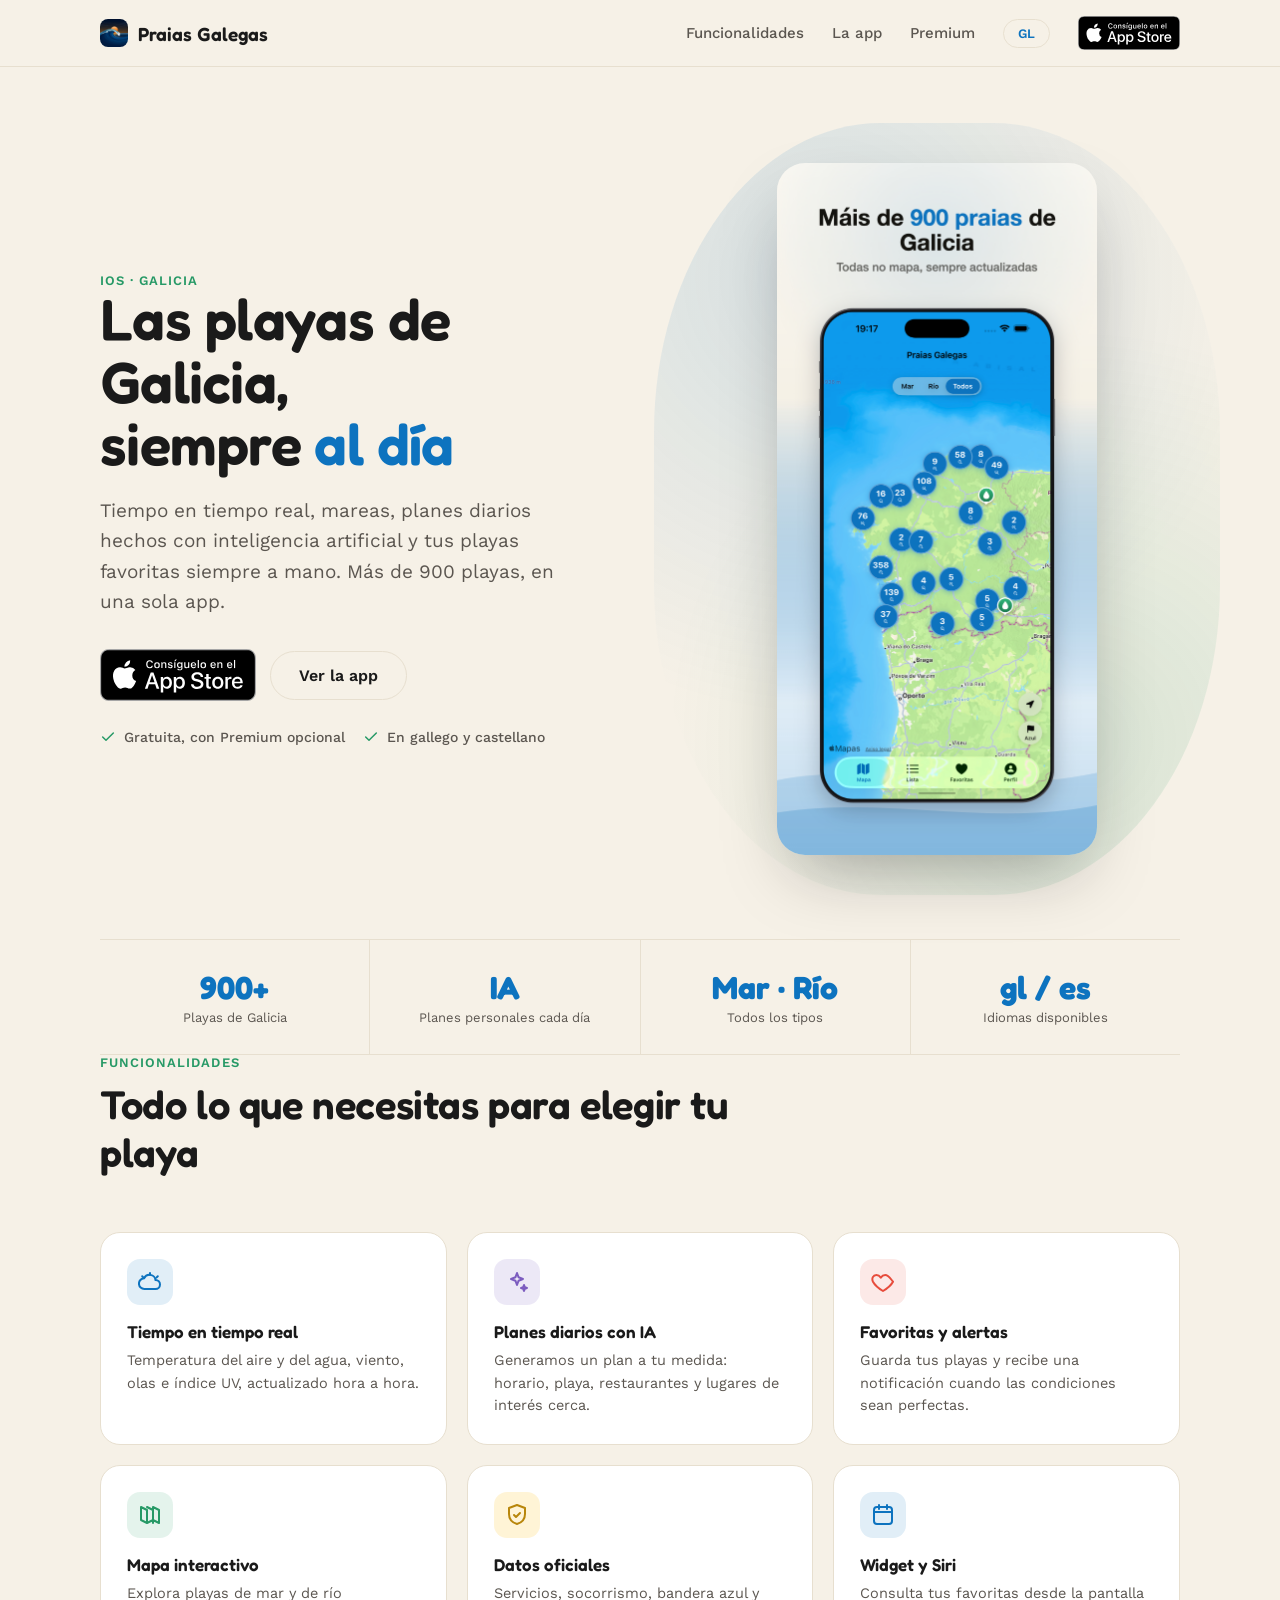
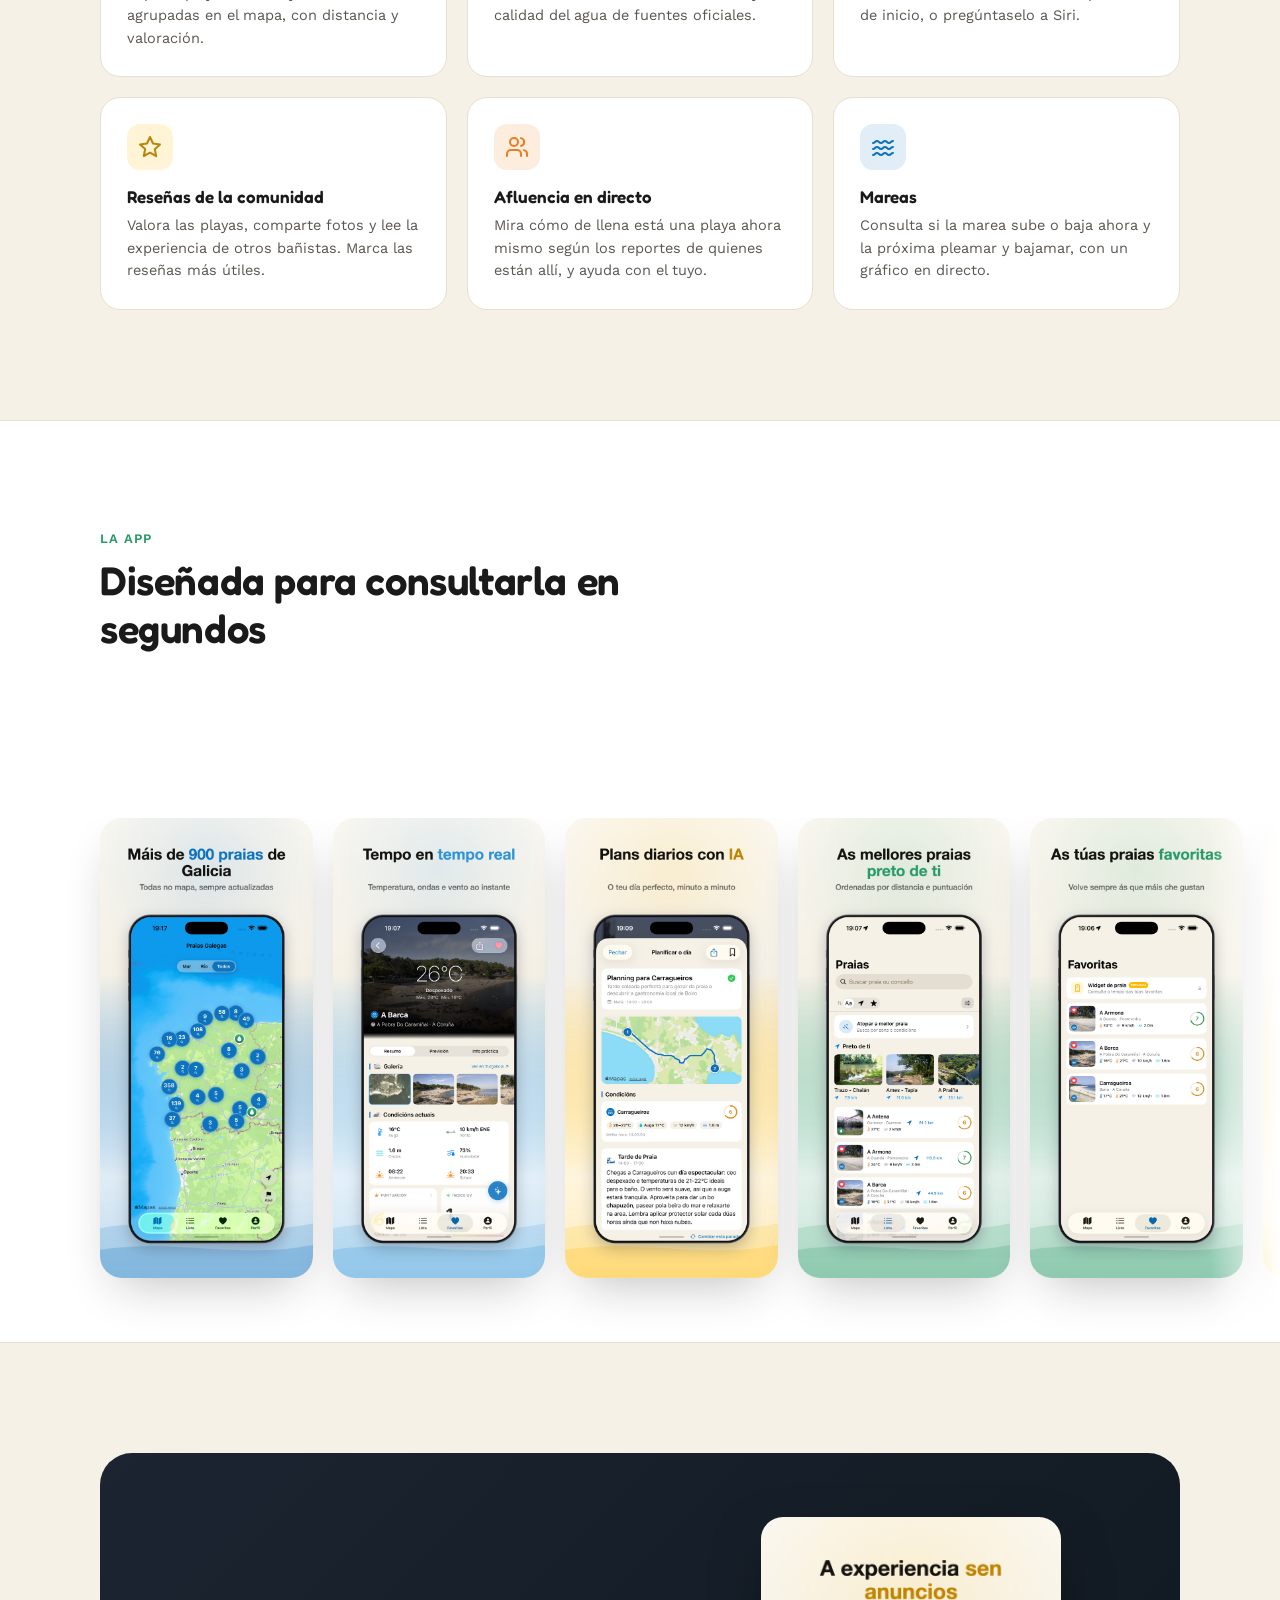
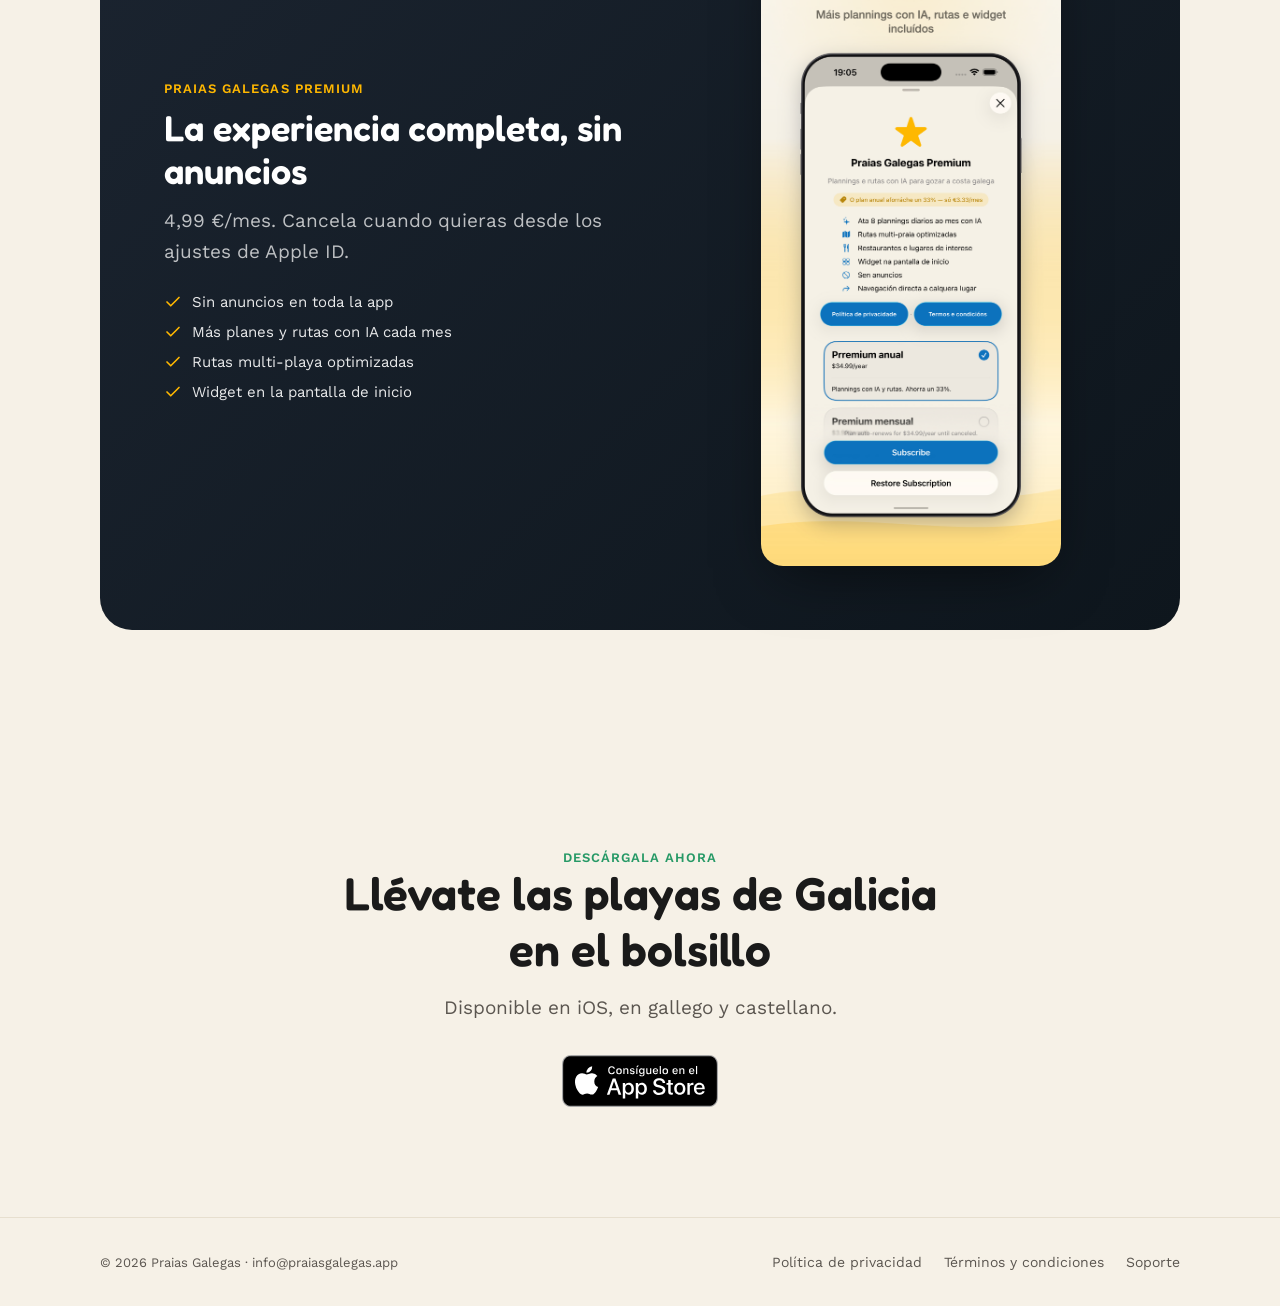
==== commit 9d329b5c: "Add files via upload" ====
--- a/index-es.html
+++ b/index-es.html
@@ -263,7 +263,7 @@
       <div>
         <p class="eyebrow">Praias Galegas Premium</p>
         <h2>La experiencia completa, sin anuncios</h2>
-        <p class="lead">3,99&nbsp;€/mes. Cancela cuando quieras desde los ajustes de Apple ID.</p>
+        <p class="lead">4,99&nbsp;€/mes. Cancela cuando quieras desde los ajustes de Apple ID.</p>
         <ul class="premium-list">
           <li><svg width="18" height="18" viewBox="0 0 24 24" fill="none" stroke="currentColor" stroke-width="2.2" stroke-linecap="round" stroke-linejoin="round"><path d="M20 6 9 17l-5-5"/></svg> Sin anuncios en toda la app</li>
           <li><svg width="18" height="18" viewBox="0 0 24 24" fill="none" stroke="currentColor" stroke-width="2.2" stroke-linecap="round" stroke-linejoin="round"><path d="M20 6 9 17l-5-5"/></svg> Más planes y rutas con IA cada mes</li>
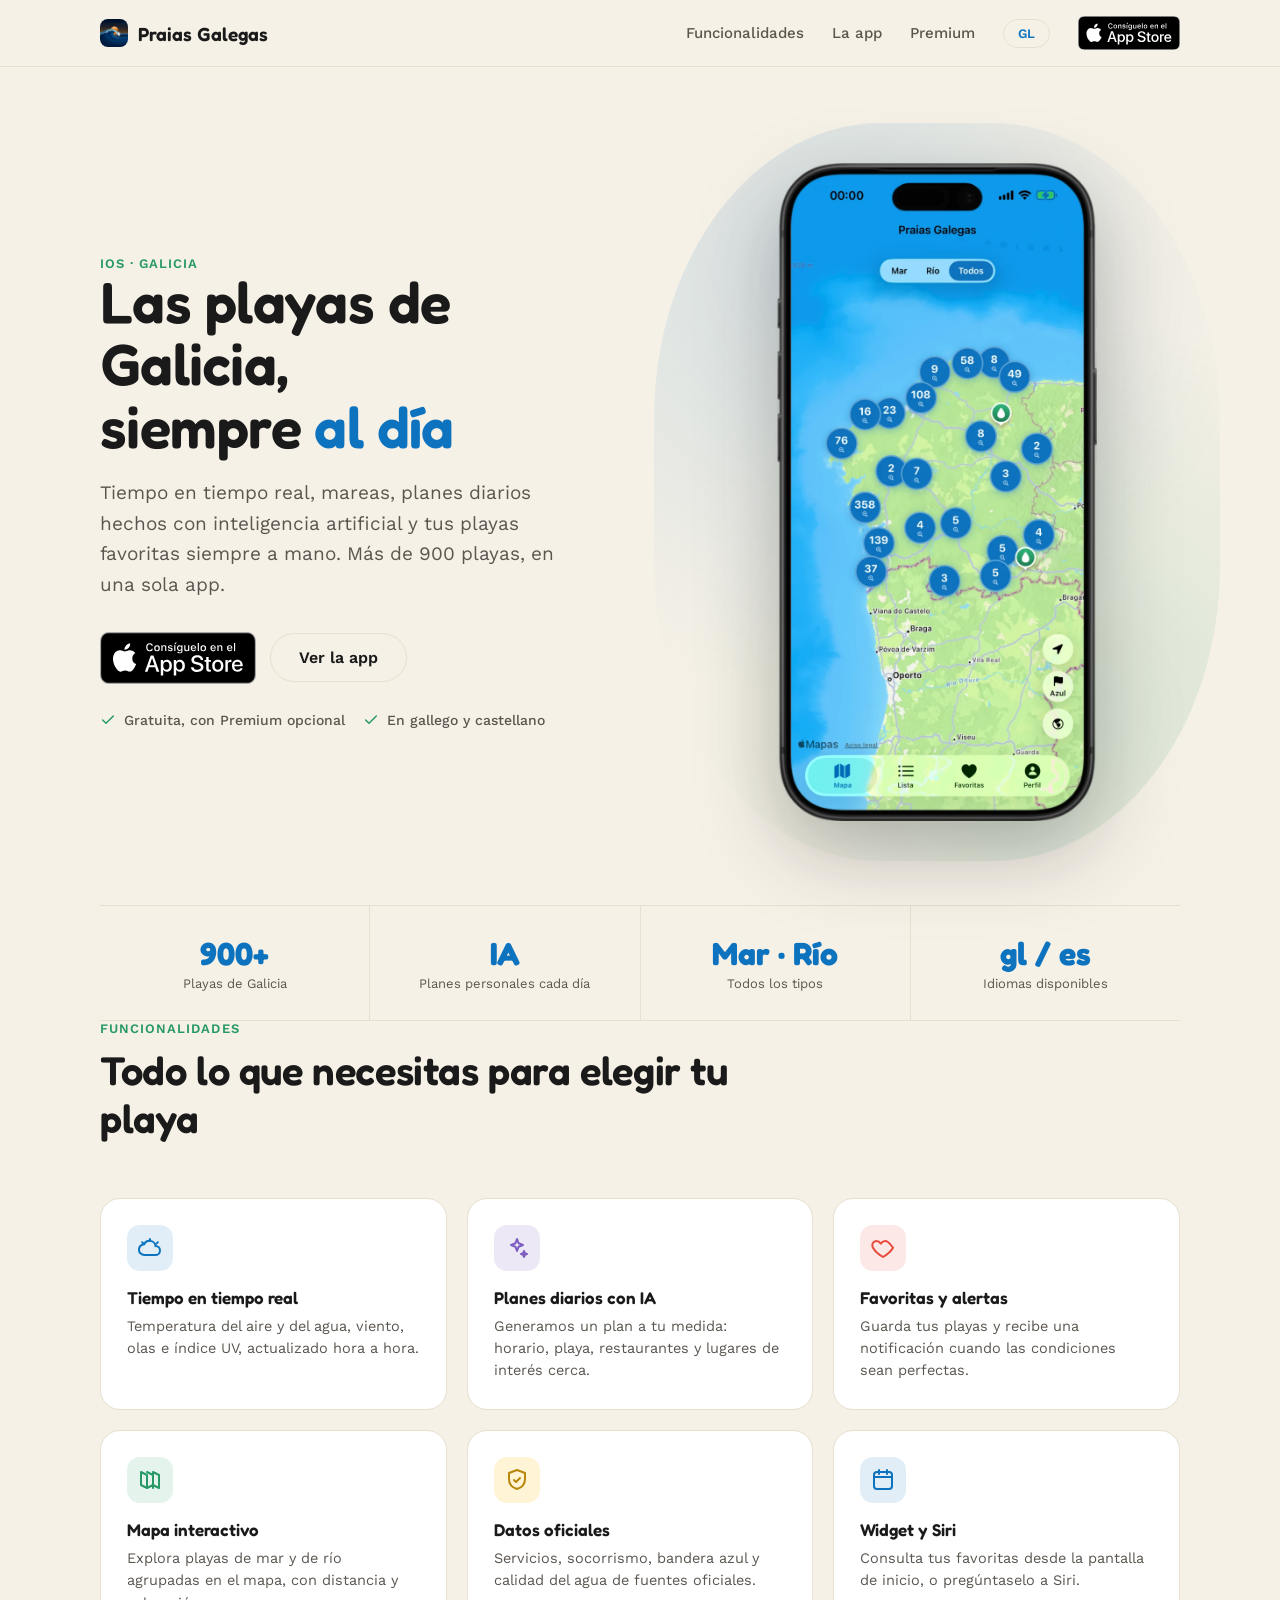
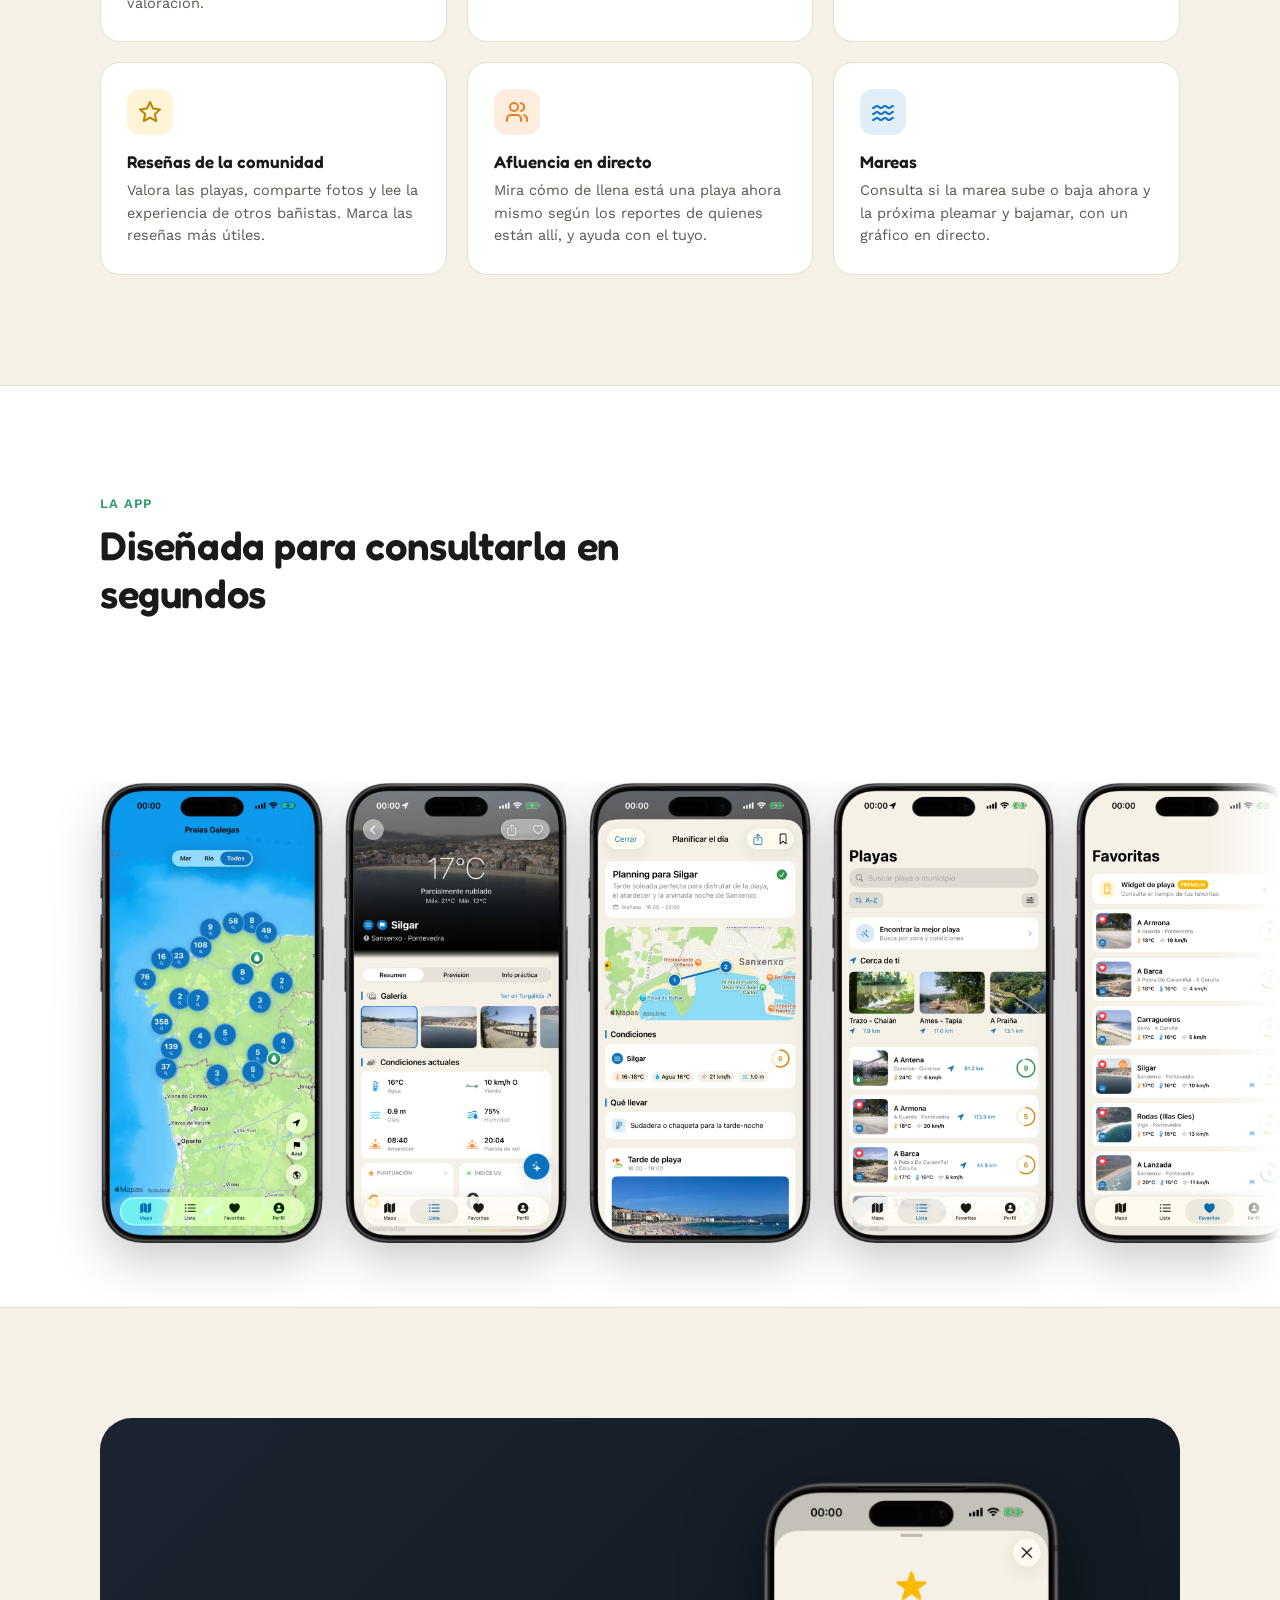
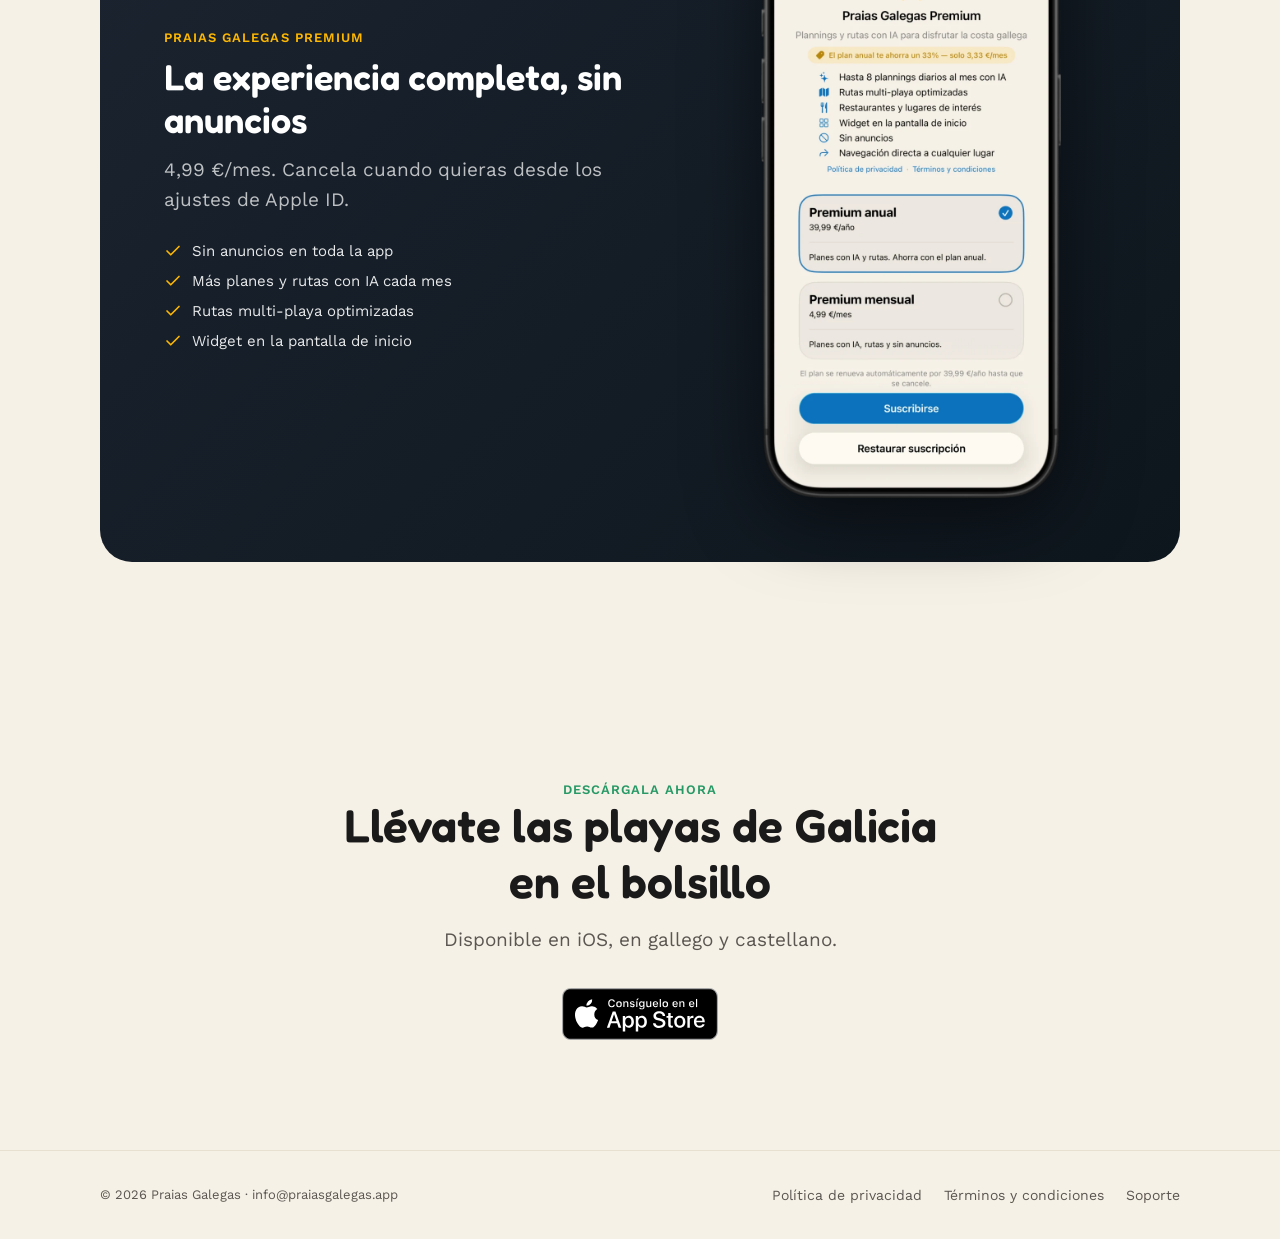
==== commit 98b52fca: "Add files via upload" ====
--- a/index-es.html
+++ b/index-es.html
@@ -13,7 +13,7 @@
 <meta property="og:type" content="website">
 <meta property="og:title" content="Praias Galegas — las mejores playas de Galicia en tu mano">
 <meta property="og:description" content="Tiempo en tiempo real, mareas, planes diarios con IA y tus playas favoritas. Más de 900 playas de Galicia, en una sola app para iOS.">
-<meta property="og:image" content="https://praiasgalegas.app/img/01-mapa.jpg">
+<meta property="og:image" content="https://praiasgalegas.app/img/og-image.jpg">
 <meta property="og:url" content="https://praiasgalegas.app/index-es.html">
 <meta name="twitter:card" content="summary_large_image">
 <link rel="stylesheet" href="https://fonts.googleapis.com/css2?family=Fredoka:wght@500;600;700&family=Work+Sans:wght@400;500;600;700&display=swap">
@@ -66,7 +66,7 @@
   .hero-badge{display:flex;align-items:center;gap:8px;font-size:14px;color:var(--ink-soft);font-weight:500}
   .hero-badge svg{flex:none;color:var(--sea)}
   .hero-visual{position:relative;display:flex;justify-content:center}
-  .hero-visual img{width:min(320px,80vw);border-radius:28px;box-shadow:0 30px 70px -20px rgba(20,20,20,.35)}
+  .hero-visual img{width:min(320px,80vw);filter:drop-shadow(0 30px 40px rgba(20,20,20,.28))}
   .hero-blob{position:absolute;inset:-40px;background:radial-gradient(circle at 30% 20%, rgba(13,115,191,.14), transparent 60%),radial-gradient(circle at 75% 80%, rgba(38,153,102,.14), transparent 55%);z-index:-1;border-radius:40%}
   .stats{display:flex;gap:0;border-top:1px solid var(--line);border-bottom:1px solid var(--line);margin-top:clamp(48px,7vw,84px)}
   .stat{flex:1;padding:28px 12px;text-align:center;border-right:1px solid var(--line)}
@@ -91,7 +91,7 @@
   .gallery-wrap{overflow-x:auto;max-width:100%;padding-inline:clamp(20px,4vw,40px);scrollbar-width:none}
   .gallery-wrap::-webkit-scrollbar{display:none}
   .gallery{display:flex;gap:20px;width:max-content;padding-bottom:clamp(40px,6vw,64px)}
-  .gallery img{height:460px;width:auto;border-radius:22px;box-shadow:0 20px 50px -18px rgba(20,20,20,.3)}
+  .gallery img{height:460px;width:auto;filter:drop-shadow(0 18px 24px rgba(20,20,20,.22))}
   @media (max-width:640px){ .gallery img{height:360px} }
   .premium{background:linear-gradient(135deg,#1B2430,#0E161D);border-radius:32px;padding:clamp(36px,6vw,64px);display:grid;grid-template-columns:1.1fr .9fr;gap:40px;align-items:center;color:#fff}
   @media (max-width:900px){ .premium{grid-template-columns:1fr;text-align:center} .premium-list{align-items:center} }
@@ -101,7 +101,7 @@
   .premium-list{list-style:none;margin:26px 0 0;padding:0;display:flex;flex-direction:column;gap:12px}
   .premium-list li{display:flex;align-items:center;gap:10px;font-size:15px;color:rgba(255,255,255,.9)}
   .premium-list svg{flex:none;color:var(--gold)}
-  .premium img{width:100%;max-width:300px;border-radius:22px;justify-self:center;box-shadow:0 20px 60px -18px rgba(0,0,0,.6)}
+  .premium img{width:100%;max-width:300px;justify-self:center;filter:drop-shadow(0 20px 36px rgba(0,0,0,.5))}
   .final-cta{text-align:center}
   .final-cta h2{font-size:clamp(30px,4vw,46px);max-width:640px;margin-inline:auto}
   .final-cta .lead{max-width:480px;margin:16px auto 0}
@@ -148,7 +148,7 @@
     </div>
     <div class="hero-visual">
       <div class="hero-blob"></div>
-      <img src="img/01-mapa.jpg" alt="Mapa con más de 900 playas de Galicia en la app Praias Galegas">
+      <img src="img/01-mapa.webp" alt="Mapa con más de 900 playas de Galicia en la app Praias Galegas">
     </div>
   </div>
 
@@ -246,12 +246,12 @@
   <div class="gallery-outer">
     <div class="gallery-wrap">
       <div class="gallery wrap">
-        <img src="img/01-mapa.jpg" alt="Mapa con más de 900 playas de Galicia">
-        <img src="img/02-tempo.jpg" alt="Tiempo en tiempo real en la ficha de cada playa">
-        <img src="img/03-planning.jpg" alt="Planes diarios generados con inteligencia artificial">
-        <img src="img/04-lista.jpg" alt="Lista de playas cerca de ti">
-        <img src="img/05-favoritas.jpg" alt="Tus playas favoritas">
-        <img src="img/06-premium.jpg" alt="Praias Galegas Premium, sin anuncios">
+        <img src="img/01-mapa.webp" alt="Mapa con más de 900 playas de Galicia">
+        <img src="img/02-tempo.webp" alt="Tiempo en tiempo real en la ficha de cada playa">
+        <img src="img/03-planning.webp" alt="Planes diarios generados con inteligencia artificial">
+        <img src="img/04-lista.webp" alt="Lista de playas cerca de ti">
+        <img src="img/05-favoritas.webp" alt="Tus playas favoritas">
+        <img src="img/06-premium.webp" alt="Praias Galegas Premium, sin anuncios">
       </div>
     </div>
   </div>
@@ -271,7 +271,7 @@
           <li><svg width="18" height="18" viewBox="0 0 24 24" fill="none" stroke="currentColor" stroke-width="2.2" stroke-linecap="round" stroke-linejoin="round"><path d="M20 6 9 17l-5-5"/></svg> Widget en la pantalla de inicio</li>
         </ul>
       </div>
-      <img src="img/06-premium.jpg" alt="Praias Galegas Premium">
+      <img src="img/06-premium.webp" alt="Praias Galegas Premium">
     </div>
   </section>
 </div>
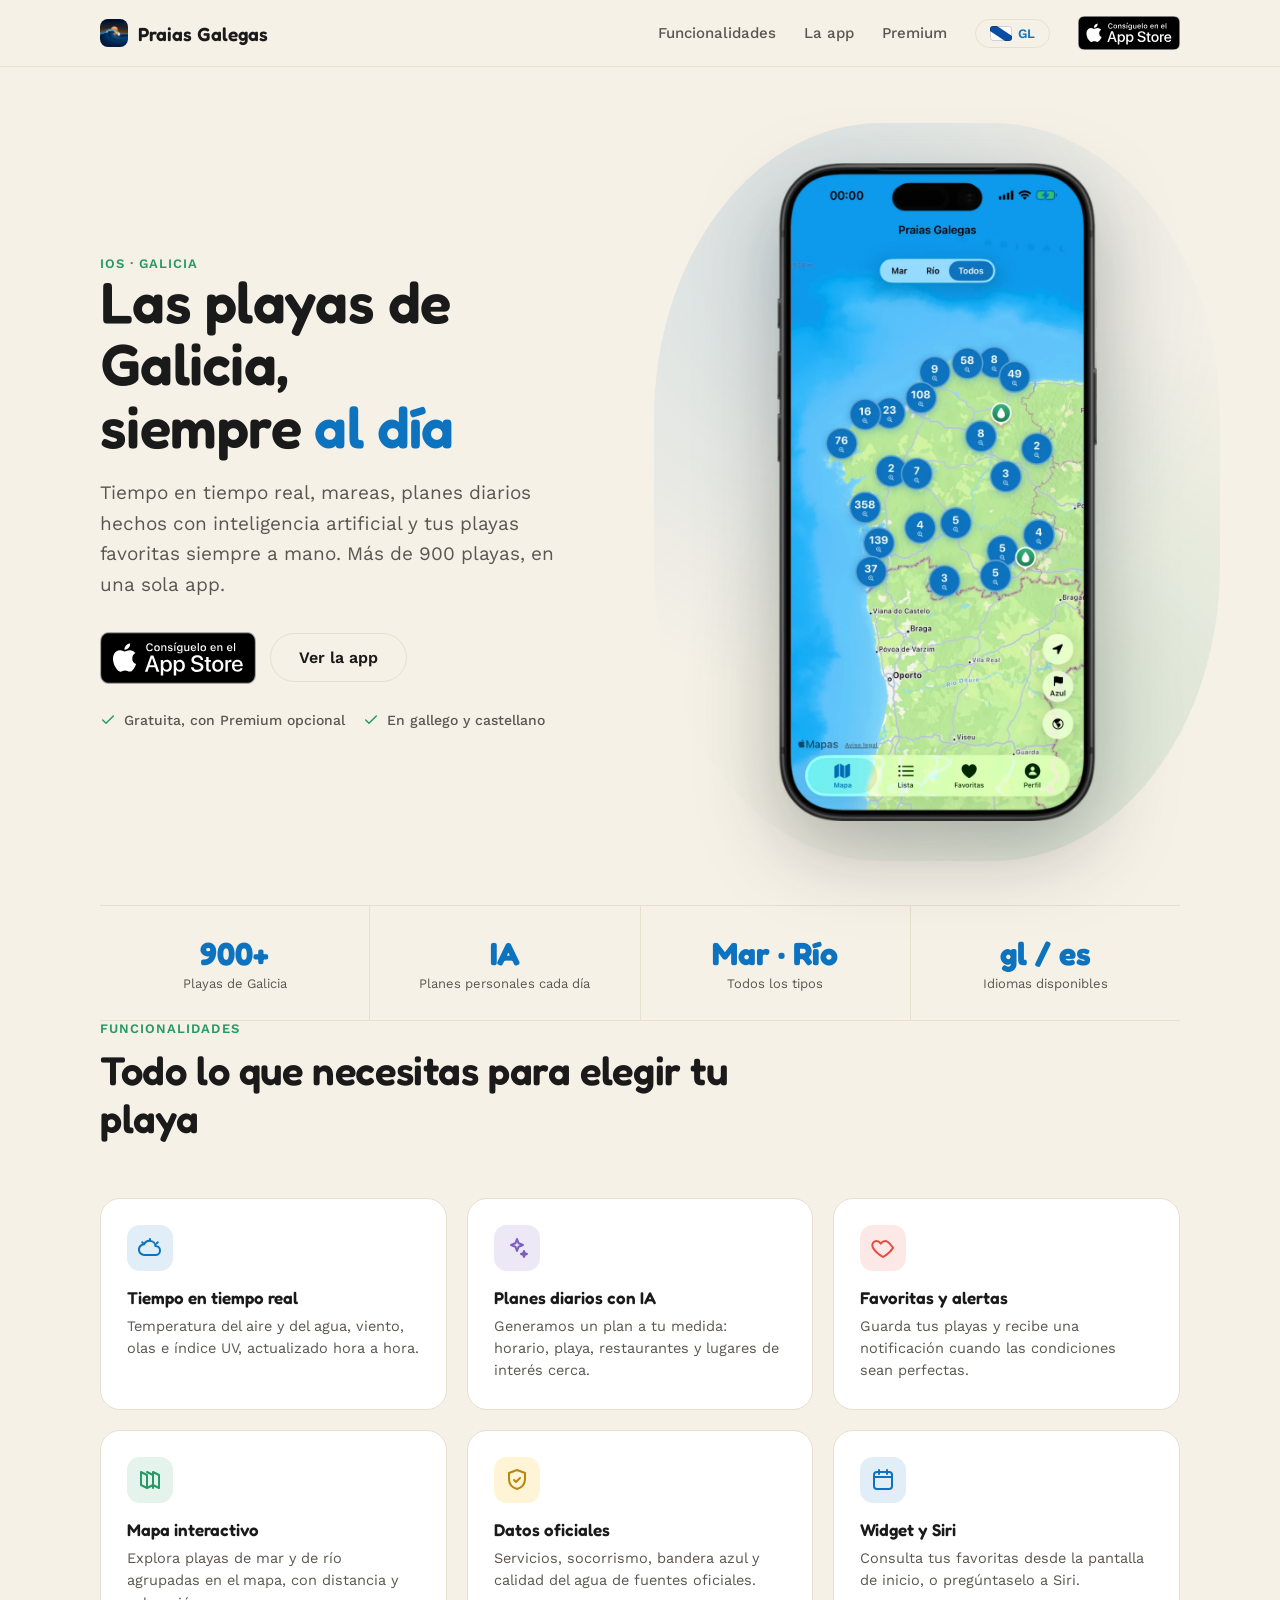
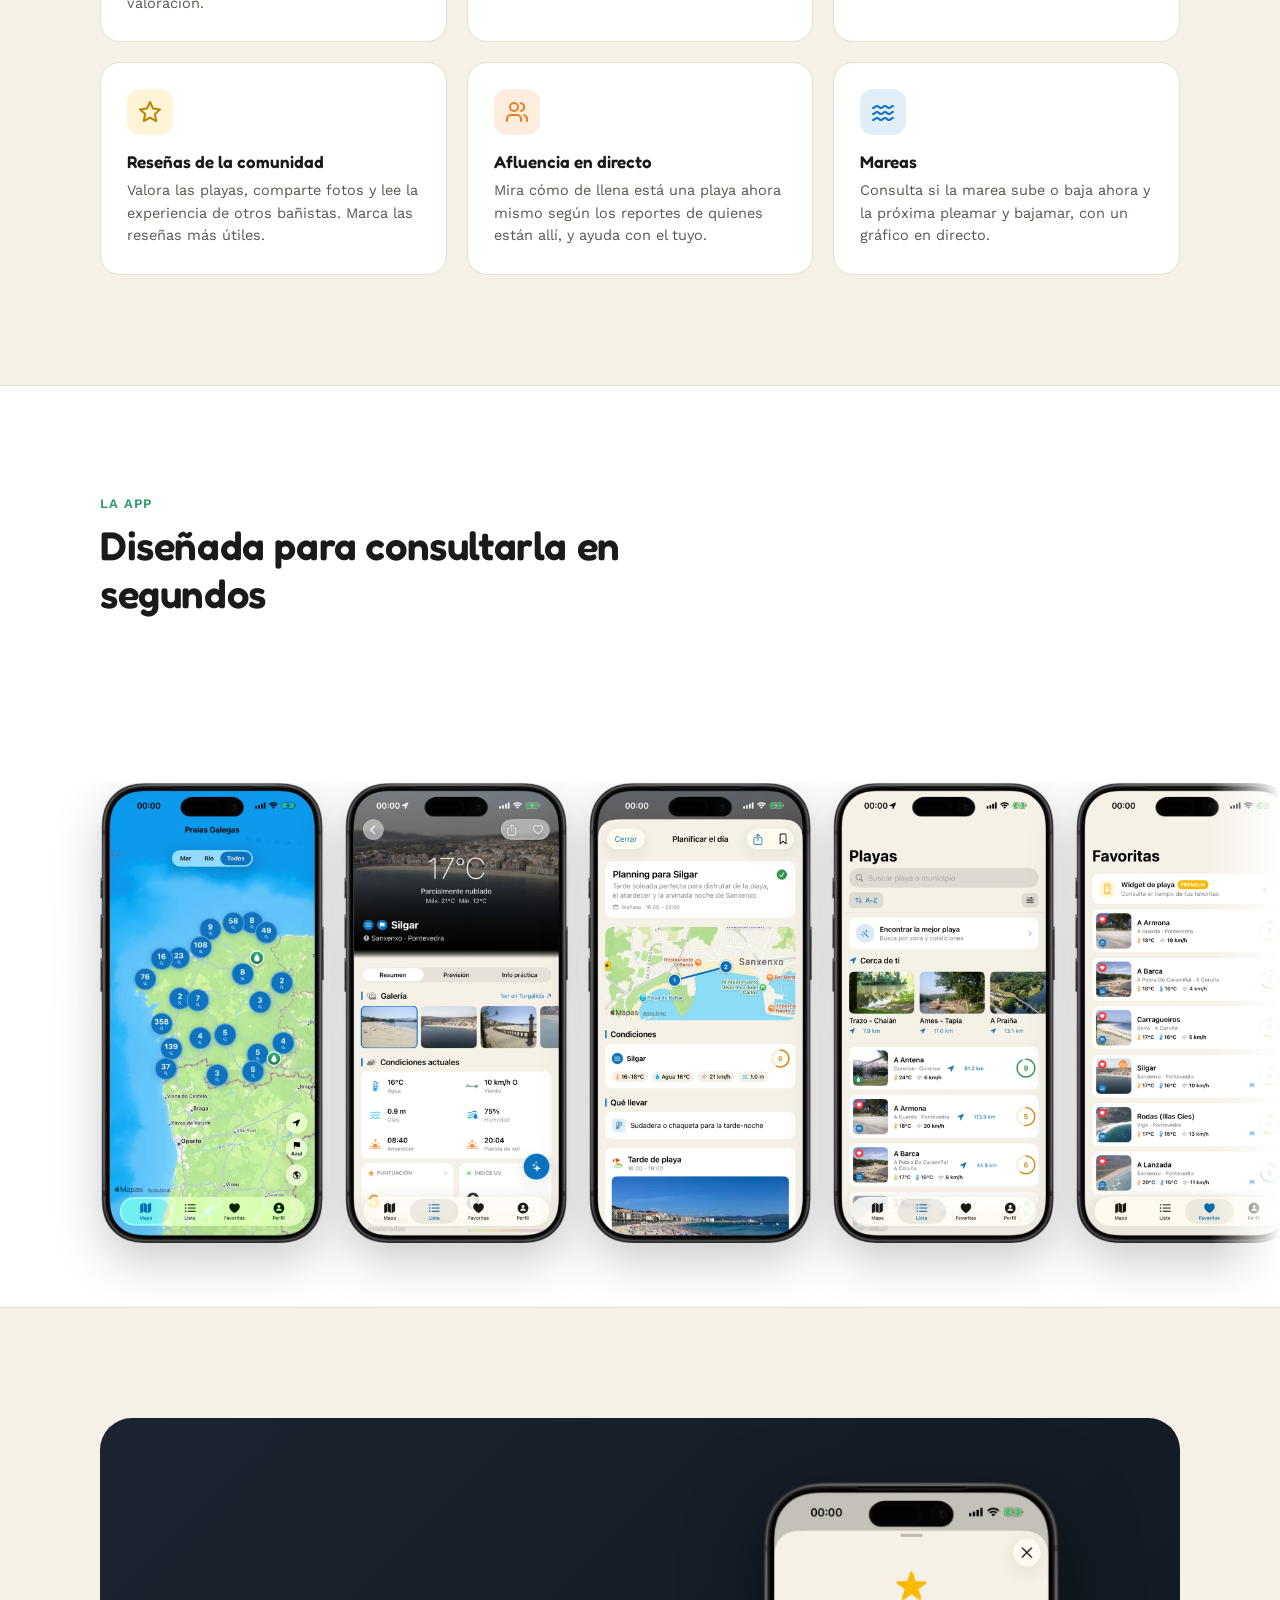
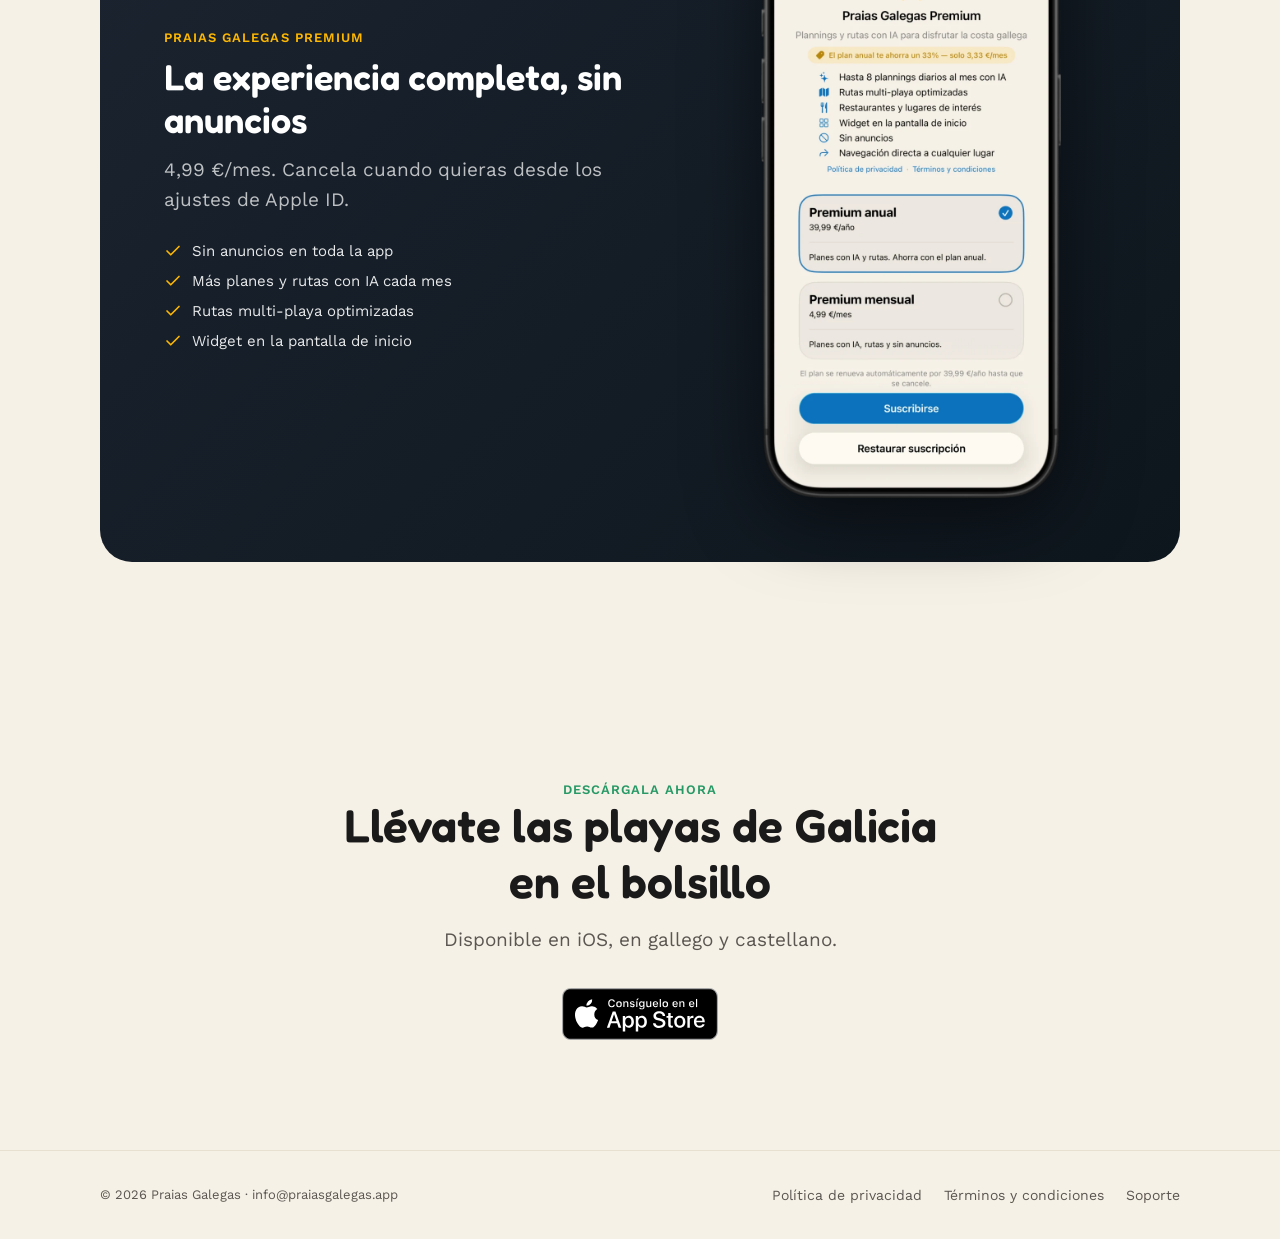
==== commit 2d79561f: "Add files via upload" ====
--- a/index-es.html
+++ b/index-es.html
@@ -53,6 +53,7 @@
   .nav-links{display:flex;gap:28px}
   @media (max-width:760px){ .nav-links{display:none} }
   .lang-switch{display:inline-flex;align-items:center;gap:6px;font-weight:600;font-size:13px;color:var(--ocean);border:1px solid var(--line);border-radius:999px;padding:6px 14px;white-space:nowrap}
+  .lang-switch svg{display:block;flex:none}
   .lang-switch:hover{border-color:var(--ocean);background:rgba(13,115,191,.06)}
   .hero{padding-top:clamp(56px,9vw,96px)}
   .hero-grid{display:grid;grid-template-columns:1.05fr .95fr;gap:56px;align-items:center}
@@ -125,7 +126,7 @@
         <a class="navlink" href="#capturas">La app</a>
         <a class="navlink" href="#premium">Premium</a>
       </div>
-      <a class="lang-switch" href="index.html">GL</a>
+      <a class="lang-switch" href="index.html" hreflang="gl" title="GL"><svg width="22" height="15" viewBox="0 0 22 15" aria-hidden="true"><defs><clipPath id="fl"><rect width="22" height="15" rx="3"/></clipPath></defs><g clip-path="url(#fl)"><rect width="22" height="15" fill="#fff"/><polygon points="0,0 7,0 22,10 22,15 15,15 0,5" fill="#0A4EA3"/></g><rect x=".5" y=".5" width="21" height="14" rx="2.5" fill="none" stroke="rgba(0,0,0,.18)"/></svg>GL</a>
       <a href="https://apps.apple.com/es/app/praias-galegas/id6785082941" class="badge badge-sm" aria-label="Descarga Praias Galegas en la App Store"><img src="img/appstore-badge.svg" alt="Descárgala en la App Store"></a>
     </nav>
   </div>
